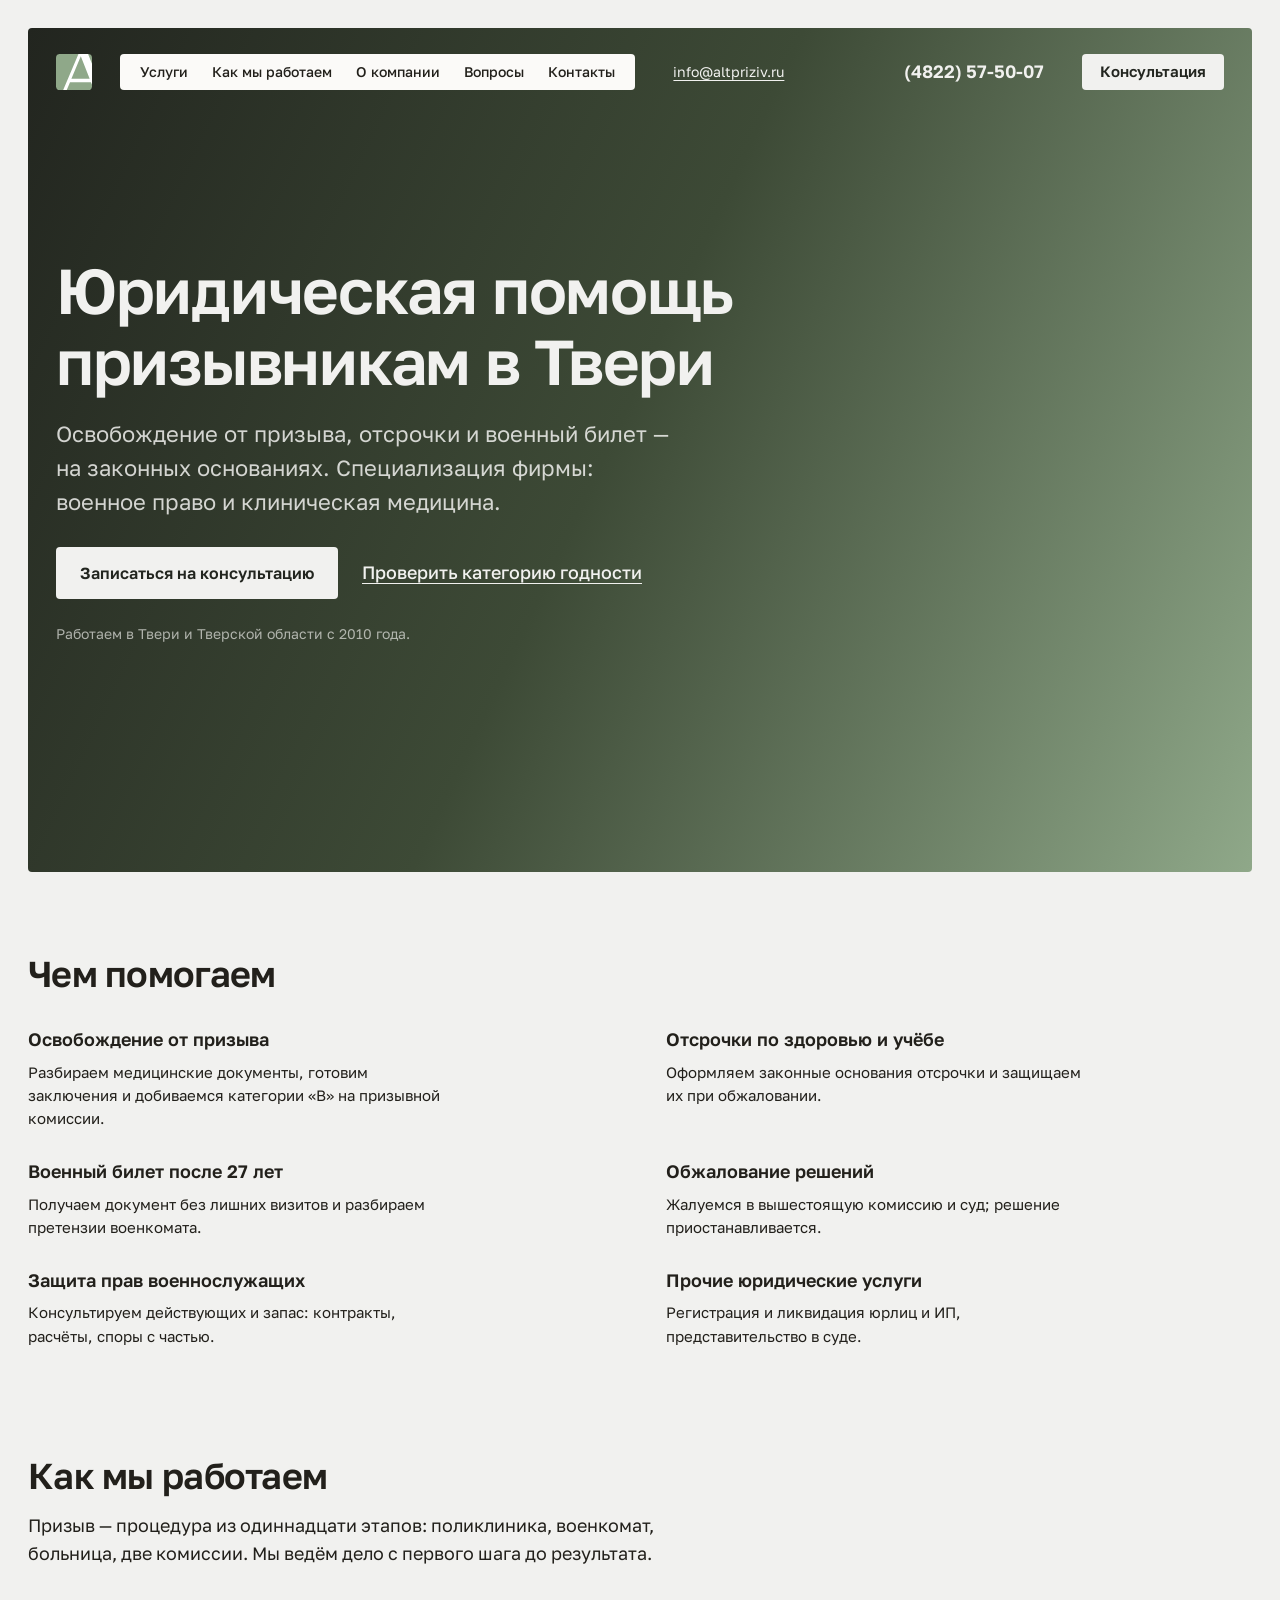
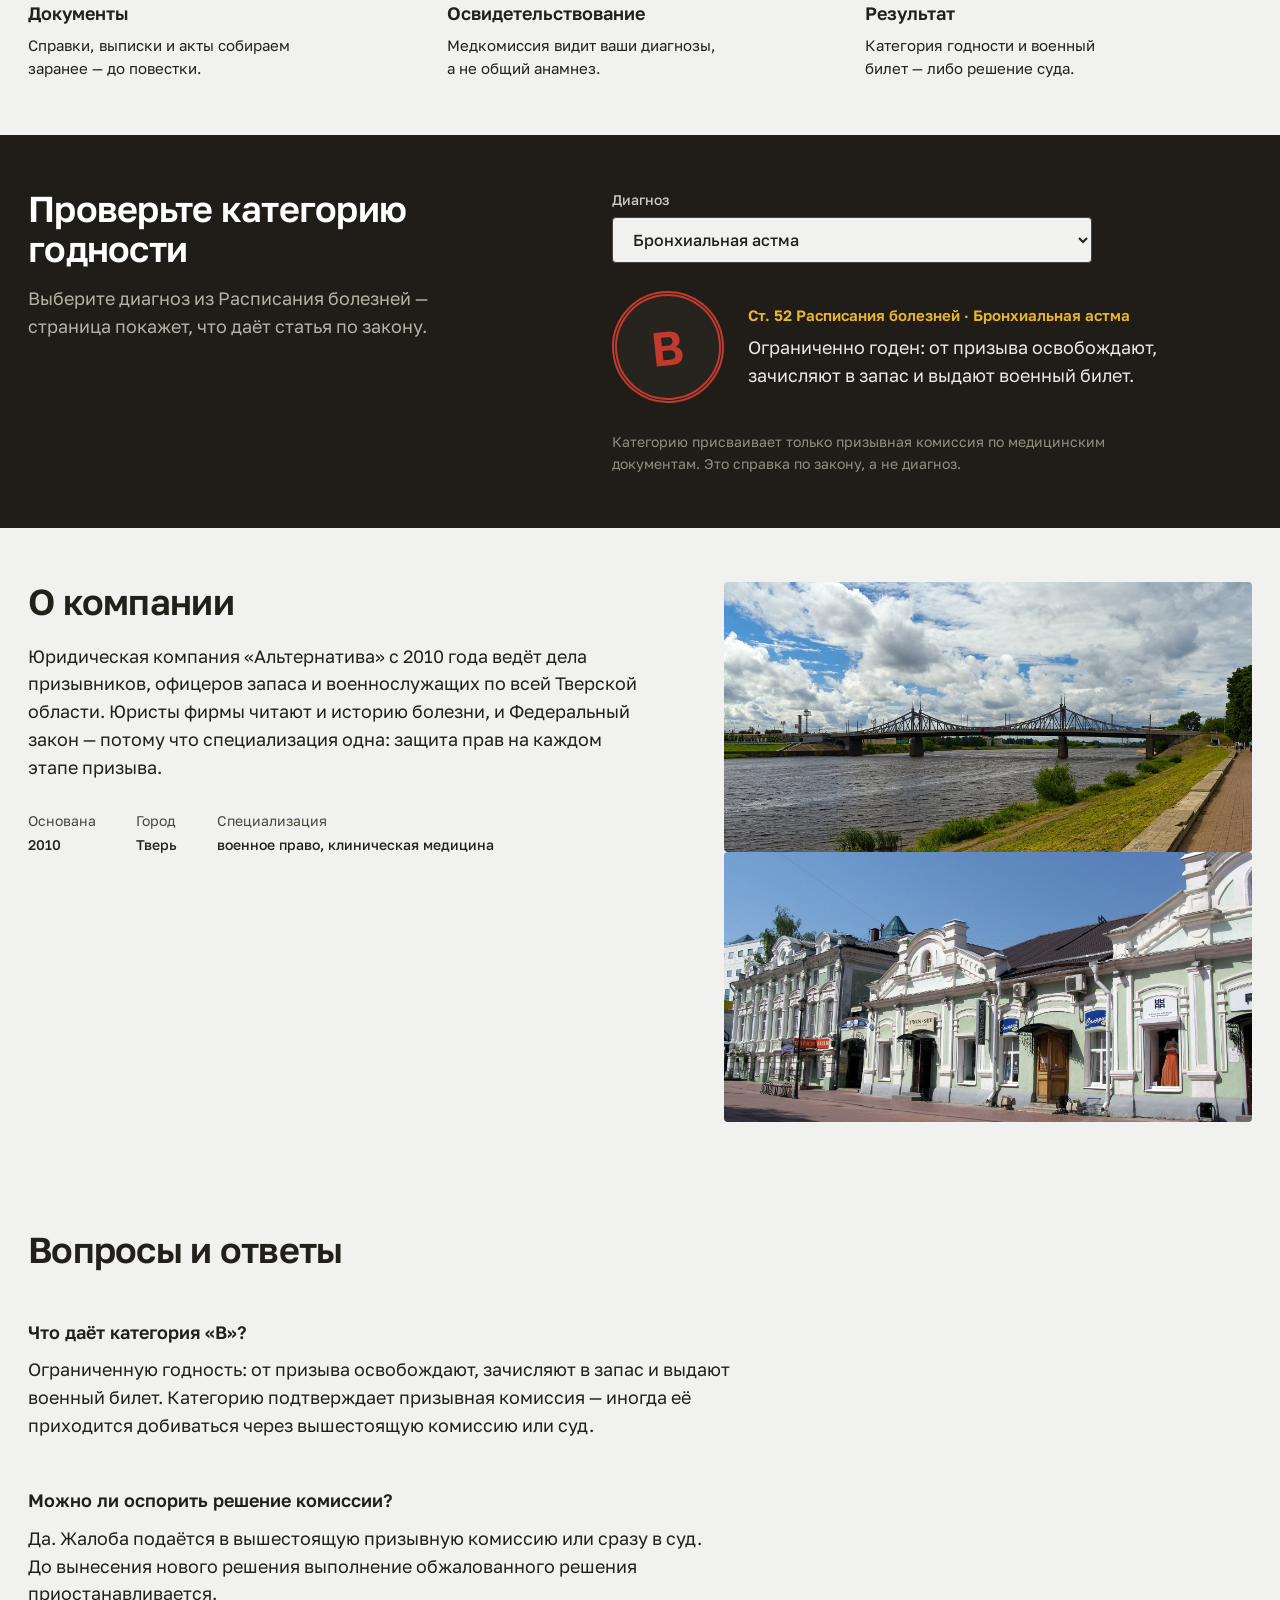
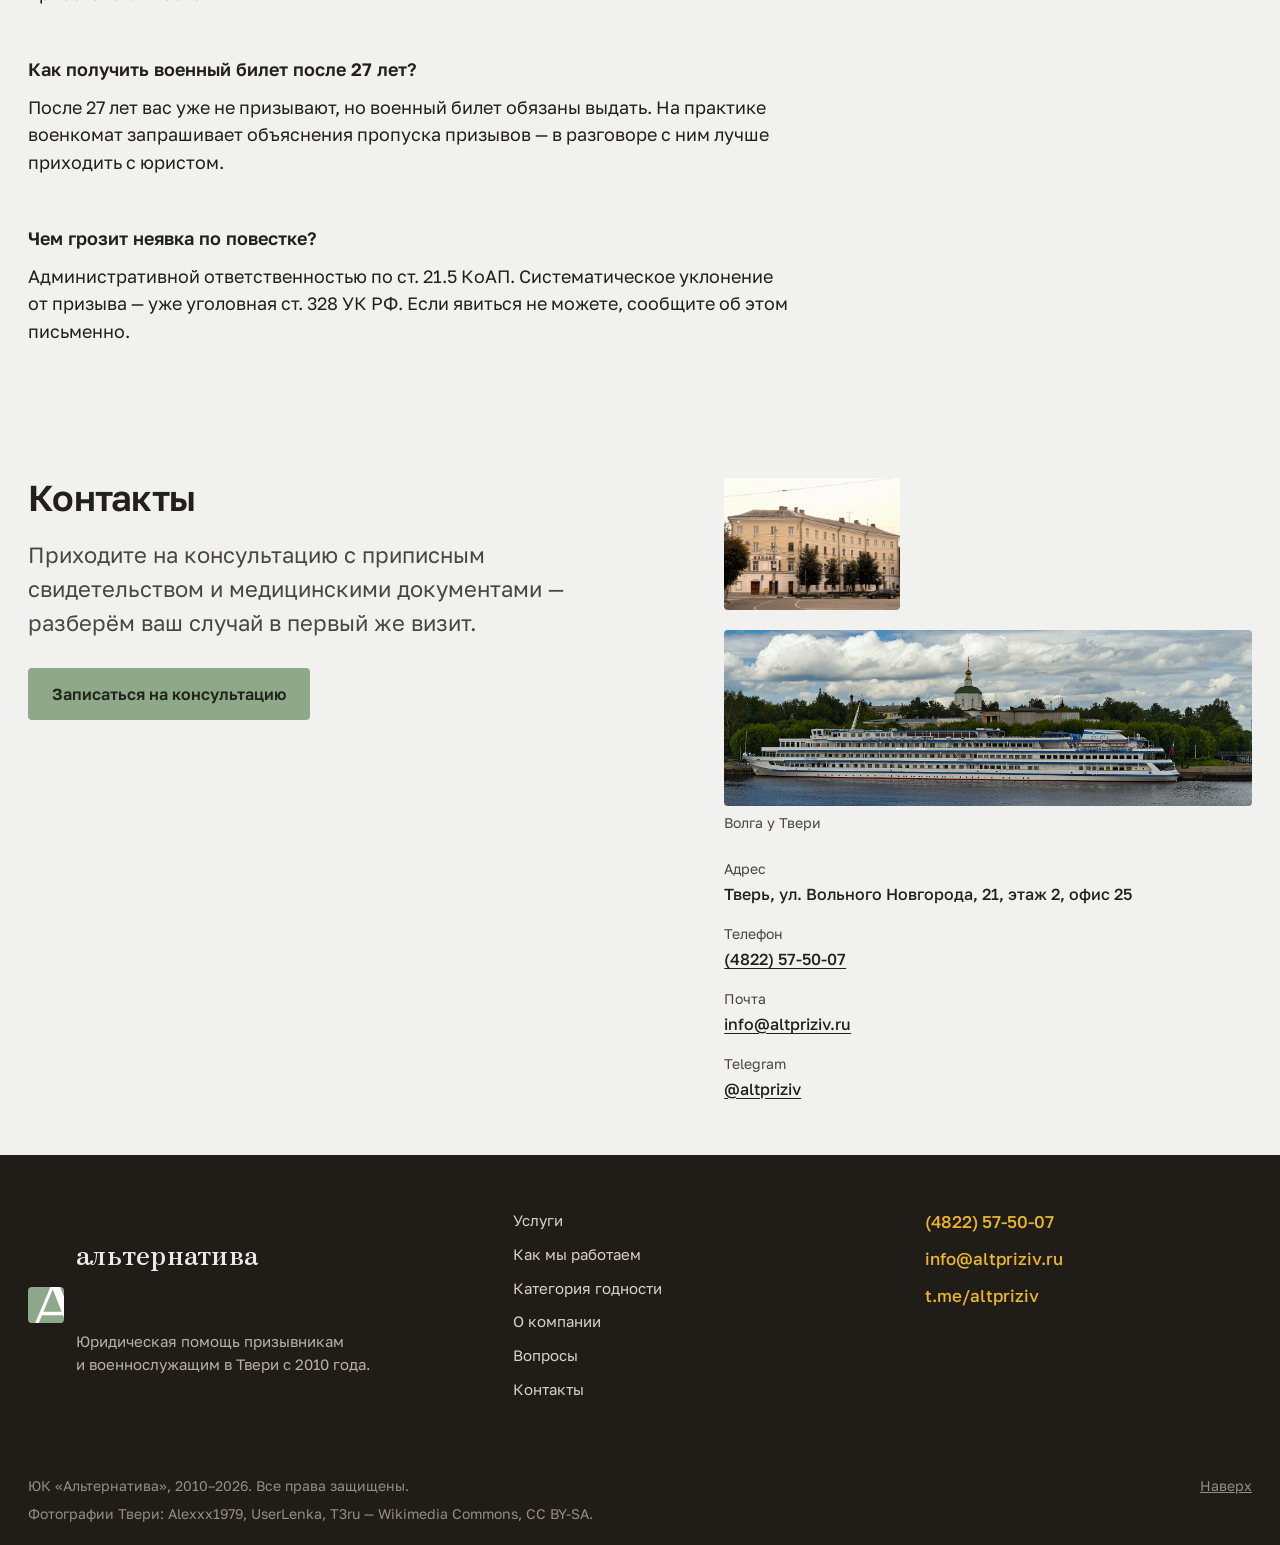
==== site/index.html @ 456217d3 "Редизайн главной altpriziv.ru: контейнерная сетка, баннер-герой с градиентом, живая проверка категор" ====
<!doctype html>
<html lang="ru">
<head>
<meta charset="utf-8">
<meta name="viewport" content="width=device-width, initial-scale=1">
<title>Альтернатива — юридическая помощь призывникам и военнослужащим в Твери</title>
<meta name="description" content="ЮК «Альтернатива»: освобождение от призыва, отсрочки, военный билет. Военное право и клиническая медицина, Тверь, с 2010 года.">
<link rel="icon" href="assets/logo.svg">
<link rel="preconnect" href="https://fonts.googleapis.com">
<link rel="preconnect" href="https://fonts.gstatic.com" crossorigin>
<link href="https://fonts.googleapis.com/css2?family=Golos+Text:wght@400;500;600&family=Zen+Antique&display=swap" rel="stylesheet">
<link rel="stylesheet" href="css/style.css">
</head>
<body>

<main id="top">

  <!-- Герой: баннер по экрану, шапка внутри него -->
  <section class="hero">
    <header class="site-header">
  <div class="container header__row">    <div class="header__group">
      <a class="header__brand" href="#top" aria-label="альтернатива — на главную">
        <img src="assets/logo.svg" alt="Логотип «альтернатива»" width="36" height="36">
      </a>
      <nav class="header__nav" aria-label="Разделы">
        <a href="#services">Услуги</a>
        <a href="#path">Как мы работаем</a>
        <a href="#about">О компании</a>
        <a href="#faq">Вопросы</a>
        <a href="#contact">Контакты</a>
      </nav>
    </div>
    <div class="header__contacts">
      <a class="header__mail" href="mailto:info@altpriziv.ru">info@altpriziv.ru</a>
      <a class="header__phone" href="tel:+74822575007">(4822) 57-50-07</a>
    </div>
    <a class="btn btn--sm" href="#contact">Консультация</a>
    <button class="header__menu" type="button" aria-expanded="false" aria-controls="menu-sheet">Меню</button>
  </div>
  <div class="container menu-sheet" id="menu-sheet" hidden>
    <a href="#services">Услуги</a>
    <a href="#path">Как мы работаем</a>
    <a href="#about">О компании</a>
    <a href="#faq">Вопросы</a>
    <a href="#contact">Контакты</a>
    <a href="mailto:info@altpriziv.ru">info@altpriziv.ru</a>
    <a href="tel:+74822575007">(4822) 57-50-07</a>
  </div>
</header>

    <div class="container hero__inner">
      <div class="hero__text">
        <h1>Юридическая помощь призывникам в&nbsp;Твери</h1>
        <p class="hero__lead">Освобождение от&nbsp;призыва, отсрочки и&nbsp;военный билет&nbsp;— на&nbsp;законных основаниях. Специализация фирмы: военное право и&nbsp;клиническая медицина.</p>
        <div class="hero__actions">
          <a class="btn" href="#contact">Записаться на консультацию</a>
          <a class="link" href="#checker">Проверить категорию годности</a>
        </div>
        <p class="hero__facts">Работаем в Твери и Тверской области с 2010 года.</p>
      </div>
    </div>
  </section>

  <!-- Услуги -->
  <section class="services container" id="services">
    <h2 class="section-title">Чем помогаем</h2>
    <div class="services__grid">
      <div class="service">
        <h3>Освобождение от призыва</h3>
        <p>Разбираем медицинские документы, готовим заключения и&nbsp;добиваемся категории «В» на&nbsp;призывной комиссии.</p>
      </div>
      <div class="service">
        <h3>Отсрочки по здоровью и учёбе</h3>
        <p>Оформляем законные основания отсрочки и&nbsp;защищаем их при обжаловании.</p>
      </div>
      <div class="service">
        <h3>Военный билет после 27 лет</h3>
        <p>Получаем документ без лишних визитов и&nbsp;разбираем претензии военкомата.</p>
      </div>
      <div class="service">
        <h3>Обжалование решений</h3>
        <p>Жалуемся в&nbsp;вышестоящую комиссию и&nbsp;суд; решение приостанавливается.</p>
      </div>
      <div class="service">
        <h3>Защита прав военнослужащих</h3>
        <p>Консультируем действующих и&nbsp;запас: контракты, расчёты, споры с&nbsp;частью.</p>
      </div>
      <div class="service">
        <h3>Прочие юридические услуги</h3>
        <p>Регистрация и&nbsp;ликвидация юрлиц и&nbsp;ИП, представительство в&nbsp;суде.</p>
      </div>
    </div>
  </section>

  <!-- Как мы работаем -->
  <section class="path container" id="path">
    <h2 class="section-title">Как мы работаем</h2>
    <p class="section-lead">Призыв&nbsp;— процедура из&nbsp;одиннадцати этапов: поликлиника, военкомат, больница, две комиссии. Мы&nbsp;ведём дело с&nbsp;первого шага до&nbsp;результата.</p>
    <div class="path__steps">
      <div class="step">
        <h3>Документы</h3>
        <p>Справки, выписки и&nbsp;акты собираем заранее&nbsp;— до&nbsp;повестки.</p>
      </div>
      <div class="step">
        <h3>Освидетельствование</h3>
        <p>Медкомиссия видит ваши диагнозы, а&nbsp;не&nbsp;общий анамнез.</p>
      </div>
      <div class="step">
        <h3>Результат</h3>
        <p>Категория годности и&nbsp;военный билет&nbsp;— либо решение суда.</p>
      </div>
    </div>
  </section>

  <!-- Проверка категории (живая вещь) -->
  <section class="checker" id="checker">
    <div class="container checker__grid">
      <div class="checker__text">
        <h2 class="section-title section-title--light">Проверьте категорию годности</h2>
        <p>Выберите диагноз из&nbsp;Расписания болезней&nbsp;— страница покажет, что&nbsp;даёт статья по&nbsp;закону.</p>
      </div>
      <div class="checker__panel">
        <label class="checker__label" for="checker-select">Диагноз</label>
        <select id="checker-select" class="checker__select">
          <option value="0">Бронхиальная астма</option>
          <option value="1">Близорукость свыше 6,0 дптр</option>
          <option value="2">Близорукость до 3,0 дптр</option>
          <option value="3">Плоскостопие III степени</option>
          <option value="4">Сахарный диабет</option>
        </select>
        <noscript>
          <dl class="checker__fallback">
            <dt>Бронхиальная астма, ст.&nbsp;52</dt><dd>«В» — освобождение от призыва</dd>
            <dt>Близорукость свыше 6,0 дптр, ст.&nbsp;35</dt><dd>«В» — освобождение от призыва</dd>
            <dt>Близорукость до 3,0 дптр, ст.&nbsp;35</dt><dd>«Б» — годен с незначительными ограничениями</dd>
            <dt>Плоскостопие III степени, ст.&nbsp;68</dt><dd>«В» — освобождение от призыва</dd>
            <dt>Сахарный диабет, ст.&nbsp;13</dt><dd>«Д» — не годен</dd>
          </dl>
        </noscript>
        <div class="checker__result" id="checker-result" aria-live="polite">
          <span class="checker__stamp" id="checker-stamp"><span id="checker-letter">В</span></span>
          <div class="checker__fact">
            <p id="checker-article">Ст. 52 Расписания болезней · Бронхиальная астма</p>
            <p id="checker-meaning">Ограниченно годен: от призыва освобождают, зачисляют в запас и выдают военный билет.</p>
          </div>
        </div>
        <p class="checker__note">Категорию присваивает только призывная комиссия по&nbsp;медицинским документам. Это справка по&nbsp;закону, а&nbsp;не&nbsp;диагноз.</p>
      </div>
    </div>
  </section>

  <!-- О компании -->
  <section class="about container" id="about">
    <div class="about__text">
      <h2 class="section-title">О компании</h2>
      <p class="about__lead">Юридическая компания «Альтернатива» с&nbsp;2010&nbsp;года ведёт дела призывников, офицеров запаса и&nbsp;военнослужащих по&nbsp;всей Тверской области. Юристы фирмы читают и&nbsp;историю болезни, и&nbsp;Федеральный закон&nbsp;— потому что специализация одна: защита прав на&nbsp;каждом этапе призыва.</p>
      <dl class="about__facts">
        <div><dt>Основана</dt><dd>2010</dd></div>
        <div><dt>Город</dt><dd>Тверь</dd></div>
        <div><dt>Специализация</dt><dd>военное право, клиническая медицина</dd></div>
      </dl>
    </div>
    <figure class="about__media">
      <img src="assets/tver-volga-river-starovolzhsky-bridge-p7221261-2350.jpg" alt="Староволжский мост через Волгу в Твери" loading="lazy" width="960" height="640">
      <img class="about__media-second" src="assets/25-2014-img-4687-e1.jpg" alt="Трехсвятская улица в Твери" loading="lazy" width="960" height="640">
    </figure>
  </section>

  <!-- Вопросы и ответы -->
  <section class="faq container" id="faq">
    <h2 class="section-title">Вопросы и ответы</h2>
    <div class="faq__list">
      <div class="faq__item">
        <h3>Что даёт категория «В»?</h3>
        <p>Ограниченную годность: от&nbsp;призыва освобождают, зачисляют в&nbsp;запас и&nbsp;выдают военный билет. Категорию подтверждает призывная комиссия&nbsp;— иногда её приходится добиваться через вышестоящую комиссию или суд.</p>
      </div>
      <div class="faq__item">
        <h3>Можно ли оспорить решение комиссии?</h3>
        <p>Да. Жалоба подаётся в&nbsp;вышестоящую призывную комиссию или сразу в&nbsp;суд. До&nbsp;вынесения нового решения выполнение обжалованного решения приостанавливается.</p>
      </div>
      <div class="faq__item">
        <h3>Как получить военный билет после 27 лет?</h3>
        <p>После 27&nbsp;лет вас уже не&nbsp;призывают, но&nbsp;военный билет обязаны выдать. На&nbsp;практике военкомат запрашивает объяснения пропуска призывов&nbsp;— в&nbsp;разговоре с&nbsp;ним лучше приходить с&nbsp;юристом.</p>
      </div>
      <div class="faq__item">
        <h3>Чем грозит неявка по повестке?</h3>
        <p>Административной ответственностью по&nbsp;ст.&nbsp;21.5 КоАП. Систематическое уклонение от&nbsp;призыва&nbsp;— уже уголовная ст.&nbsp;328 УК&nbsp;РФ. Если явиться не&nbsp;можете, сообщите об&nbsp;этом письменно.</p>
      </div>
    </div>
  </section>

  <!-- Контакты -->
  <section class="contact container" id="contact">
    <div class="contact__text">
      <h2 class="section-title">Контакты</h2>
      <p class="contact__sentence">Приходите на&nbsp;консультацию с&nbsp;приписным свидетельством и&nbsp;медицинскими документами&nbsp;— разберём ваш случай в&nbsp;первый&nbsp;же визит.</p>
      <a class="btn" href="mailto:info@altpriziv.ru?subject=Консультация&body=Телефон:%20">Записаться на консультацию</a>
    </div>
    <div class="contact__info">
      <img class="contact__portrait" src="assets/23.jpg" alt="Дом на улице Вольного Новгорода, где находится офис" loading="lazy" width="340" height="340">
      <figure class="contact__city">
        <img src="assets/tver-volga-river-cruise-ship-mikhail-bulgakov.jpg" alt="Волга у Твери" loading="lazy" width="720" height="480">
        <figcaption>Волга у Твери</figcaption>
      </figure>
      <dl class="contact__list">
        <div><dt>Адрес</dt><dd>Тверь, ул.&nbsp;Вольного Новгорода, 21, этаж&nbsp;2, офис&nbsp;25</dd></div>
        <div><dt>Телефон</dt><dd><a href="tel:+74822575007">(4822) 57-50-07</a></dd></div>
        <div><dt>Почта</dt><dd><a href="mailto:info@altpriziv.ru">info@altpriziv.ru</a></dd></div>
        <div><dt>Telegram</dt><dd><a href="https://t.me/altpriziv">@altpriziv</a></dd></div>
      </dl>
    </div>
  </section>

</main>

<footer class="site-footer">
  <div class="container footer__grid">
    <div class="footer__brand">
      <img src="assets/logo.svg" alt="" width="36" height="36">
      <p class="footer__name">альтернатива</p>
      <p>Юридическая помощь призывникам и&nbsp;военнослужащим в&nbsp;Твери с&nbsp;2010&nbsp;года.</p>
    </div>
    <nav class="footer__nav" aria-label="Разделы">
      <a href="#services">Услуги</a>
      <a href="#path">Как мы работаем</a>
      <a href="#checker">Категория годности</a>
      <a href="#about">О компании</a>
      <a href="#faq">Вопросы</a>
      <a href="#contact">Контакты</a>
    </nav>
    <div class="footer__contacts">
      <a href="tel:+74822575007">(4822) 57-50-07</a>
      <a href="mailto:info@altpriziv.ru">info@altpriziv.ru</a>
      <a href="https://t.me/altpriziv">t.me/altpriziv</a>
    </div>
  </div>
  <div class="container footer__legal">
    <p>ЮК «Альтернатива», 2010–2026. Все права защищены. <span class="footer__credits">Фотографии Твери: Alexxx1979, UserLenka, T3ru — Wikimedia Commons, CC BY-SA.</span></p>
    <a href="#top">Наверх</a>
  </div>
</footer>

<script src="js/main.js"></script>
</body>
</html>
---- site/css/style.css ----
/* ЮК «Альтернатива» — обыденный, спокойный корпоративный лендинг. */

/* ===== tokens ===== */
:root {
  --bg: #f1f1ef;          /* нейтральный светлый тон */
  --surface: #e7e6e2;
  --ink: #22201b;
  --muted: #4a463e;
  --accent: #8FA889;      /* шалфейно-зелёный из логотипа */
  --accent-ink: #1d271b;
  --accent-dark: #5d7a56;
  --stamp: #c23a2e;       /* красная печать */
  --dark: #201d18;

  --container: 1320px;
  --margin: clamp(1rem, 2.4vw, 1.75rem);
  --radius: 4px;

  --fs-small: 0.875rem;   /* 14 */
  --fs-body: clamp(1rem, 0.96rem + 0.2vw, 1.125rem);   /* 16–18 */
  --fs-lead: clamp(1.125rem, 1.02rem + 0.5vw, 1.375rem); /* 18–22 */
  --fs-h2: clamp(1.625rem, 1.35rem + 1.2vw, 2.25rem);   /* 26–36 */
  --fs-h1: clamp(2rem, 1.4rem + 3.2vw, 4.25rem);        /* 32–68 */
  --font: "Golos Text", "Helvetica Neue", Arial, sans-serif;
  /* Логотип — Zen Antique (Google Fonts, кириллица U+0400–045F, лицензия OFL).
     Полный Monch Antiqua не найден: скачанный Bold (assets/fonts/monch-antiqua-bold.ttf)
     не содержит 18 кириллических букв и слову «Альтернатива» не набирается. */
  --font-brand: "Zen Antique", Georgia, "Times New Roman", serif;
}

/* ===== foundation ===== */
*, *::before, *::after { box-sizing: border-box; }
html { scroll-behavior: smooth; }
body {
  margin: 0;
  font-family: var(--font);
  font-size: var(--fs-body);
  line-height: 1.55;
  color: var(--ink);
  background: var(--bg);
  -webkit-font-smoothing: antialiased;
}
img { display: block; max-width: 100%; height: auto; }
h1, h2, h3, p, ul, dl, figure { margin: 0; }
ul { padding: 0; list-style: none; }
a { color: inherit; }
:focus-visible { outline: 3px solid var(--ink); outline-offset: 2px; }
::selection { background: var(--accent); color: var(--accent-ink); }

.container { max-width: var(--container); margin-inline: auto; padding-inline: var(--margin); }
.sr-only {
  position: absolute; width: 1px; height: 1px; margin: -1px;
  clip-path: inset(50%); overflow: hidden; white-space: nowrap;
}

h1, .section-title { font-weight: 600; letter-spacing: -0.02em; line-height: 1.12; }
h1 { font-size: var(--fs-h1); text-wrap: balance; }
.section-title { font-size: var(--fs-h2); }
.section-lead { margin-top: 1rem; max-width: 60ch; }

/* кнопки и ссылки */
.btn {
  display: inline-block;
  background: var(--accent); color: var(--accent-ink);
  font-weight: 600; font-size: 1rem;
  padding: 0.85em 1.5em; border: 0; border-radius: var(--radius);
  text-decoration: none; cursor: pointer;
  transition: background 0.2s, transform 0.15s;
}
.btn:hover { background: var(--accent-dark); color: #fff; }
.btn:active { transform: translateY(1px); }
.btn--sm { font-size: 0.9375rem; padding-inline: 1.2em; }
.link { font-weight: 500; text-decoration: underline; text-underline-offset: 0.2em; }
.link:hover { color: var(--accent-dark); }

/* ===== header ===== */
.site-header {
  position: absolute; top: clamp(0.5rem, 1.25vh, 0.875rem); left: 0; right: 0; z-index: 10;
}
.site-header :focus-visible { outline-color: #f1f1ef; }
.header__mail, .header__phone { color: #f1f1ef; }
.header__row { display: flex; align-items: center; padding-block: 0.9rem; }
.header__group { display: flex; align-items: center; gap: 28px; }
.header__brand { display: flex; align-items: center; }
.header__brand img { width: 36px; height: 36px; }
.header__nav {
  display: flex; align-items: center; gap: 1.5rem;
  height: 36px;
  font-size: var(--fs-small); font-weight: 500;
  background: #fbfaf8;
  border-radius: var(--radius);
  padding: 0 1.25rem;
}
.header__nav a { display: inline-flex; align-items: center; height: 36px; text-decoration: none; }
.header__nav a:hover { color: var(--accent-dark); }
.header__contacts {
  flex: 1; height: 36px;
  display: flex; align-items: center; justify-content: space-between;
  margin-inline: clamp(1rem, 3vw, 2.5rem);
}
.header__row > .btn--sm { height: 36px; display: inline-flex; align-items: center; background: #f1f1ef; color: #22251f; }
.header__row > .btn--sm:hover { background: #fff; color: #22251f; }
.header__mail { font-size: var(--fs-small); text-decoration: underline; text-underline-offset: 0.2em; }
.header__mail:hover { color: #fff; }
.header__phone { font-weight: 600; text-decoration: none; white-space: nowrap; }
.header__menu { display: none; }
.menu-sheet { display: none; }

/* ===== hero ===== */
/* ===== hero: широкий блок под шапкой, градиент в цветах проекта ===== */
.hero {
  position: relative;
  display: grid;
  grid-template-columns: minmax(0, 1fr);
  margin: var(--margin);
  border-radius: var(--radius);
  overflow: clip;
  background: linear-gradient(115deg, #22251f 0%, #3d4a36 48%, #8FA889 100%);
  min-height: calc(100svh - 2 * var(--margin)); /* баннер по экрану: отступы сверху и снизу равны */
}
.hero__inner { align-self: center; width: 100%; }
.hero__text { padding: clamp(2rem, 6vh, 5rem) 0; color: #f1f1ef; }
.hero__lead { margin-top: 1.25rem; font-size: var(--fs-lead); max-width: 44ch; color: rgba(241, 241, 239, 0.85); }
.hero__actions { margin-top: 1.75rem; display: flex; align-items: center; gap: 1.5rem; flex-wrap: wrap; }
.hero__actions .btn { background: #f1f1ef; color: #22251f; }
.hero__actions .btn:hover { background: #fff; color: #22251f; }
.hero__actions .link { color: #f1f1ef; }
.hero__actions .link:hover { color: #fff; }
.hero__facts { margin-top: 1.5rem; font-size: var(--fs-small); color: rgba(241, 241, 239, 0.66); }
.hero :focus-visible { outline-color: #f1f1ef; }

/* ===== sections common ===== */
section { scroll-margin-top: 4.5rem; }
main > section { padding-block: clamp(2.75rem, 6vh, 4.5rem); }

/* services */
.services__grid {
  margin-top: 2rem;
  display: grid; grid-template-columns: 1fr 1fr;
  gap: 1.75rem clamp(2rem, 4vw, 3.5rem);
}
.service h3 { font-size: 1.125rem; font-weight: 600; }
.service p { margin-top: 0.4rem; max-width: 48ch; font-size: 0.9375rem; }

/* path */
.path__steps {
  margin-top: 2rem;
  display: grid; grid-template-columns: repeat(3, 1fr); gap: 2rem;
}
.step h3 { font-size: 1.125rem; font-weight: 600; }
.step p { margin-top: 0.4rem; max-width: 30ch; font-size: 0.9375rem; }

/* checker */
.checker { background: var(--dark); color: #e9e9e7; }
.checker__grid {
  display: grid; grid-template-columns: minmax(0, 1fr) minmax(0, 1.2fr);
  gap: clamp(1.5rem, 4vw, 3.5rem); align-items: start;
}
.section-title--light { color: #fff; }
.checker__text p { margin-top: 1rem; color: #b7b1a5; max-width: 40ch; }
.checker__label { display: block; font-size: var(--fs-small); font-weight: 500; margin-bottom: 0.4rem; color: #cfc9bd; }
.checker__select {
  width: 100%; max-width: 30rem;
  font: inherit; font-size: 1rem; font-weight: 500;
  padding: 0.7em 1em; border-radius: var(--radius);
  /* taste-skill-ignore: настоящее поле формы, поля могут иметь рамку */
  border: 1px solid #4a453c; background: #f1f1ef; color: var(--ink);
  cursor: pointer;
}
.checker__result { margin-top: 1.75rem; display: flex; align-items: center; gap: 1.5rem; }
.checker__stamp {
  flex: 0 0 auto;
  width: 7rem; height: 7rem;
  border: 5px double var(--stamp);
  border-radius: 50%;
  display: grid; place-items: center;
  color: var(--stamp);
  font-size: 3rem; font-weight: 600;
  transform: rotate(-6deg);
  background: rgba(255, 255, 255, 0.03);
}
.checker__fact { max-width: 46ch; }
.checker__fact p:first-child { color: #ecb62a; font-weight: 600; font-size: 0.9375rem; }
.checker__fact p:last-child { margin-top: 0.4rem; }
.checker__note { margin-top: 1.75rem; font-size: var(--fs-small); color: #948e82; max-width: 56ch; }
.checker__fallback dt { margin-top: 1rem; font-weight: 600; }
.checker__fallback dd { margin: 0.15rem 0 0; color: #ecb62a; }

/* about */
.about {
  display: grid; grid-template-columns: minmax(0, 1.1fr) minmax(0, 0.9fr);
  gap: clamp(1.5rem, 4vw, 3.5rem); align-items: start;
}
.about__lead { margin-top: 1.25rem; max-width: 56ch; }
.about__facts { margin-top: 1.75rem; display: flex; flex-wrap: wrap; gap: 1rem 2.5rem; font-size: var(--fs-small); }
.about__facts dt { color: var(--muted); }
.about__facts dd { margin: 0.15rem 0 0; font-weight: 500; }
.about__media { display: grid; gap: var(--gutter); }
.about__media img { width: 100%; height: clamp(200px, 30vh, 300px); object-fit: cover; border-radius: var(--radius); }

/* faq */
.faq__list { margin-top: 1.5rem; max-width: 72rem; }
.faq__item { padding-block: 1.5rem; }
.faq__item h3 { font-size: 1.125rem; font-weight: 600; }
.faq__item p { margin-top: 0.6rem; max-width: 70ch; }

/* contact */
.contact__city { margin-top: 1.25rem; }
.contact__city img { width: 100%; height: 11rem; object-fit: cover; border-radius: var(--radius); }
.contact__city figcaption { margin-top: 0.4rem; font-size: var(--fs-small); color: var(--muted); }
.contact {
  display: grid; grid-template-columns: minmax(0, 1.1fr) minmax(0, 0.9fr);
  gap: clamp(1.5rem, 4vw, 3.5rem); align-items: start;
}
.contact__sentence { margin-top: 1.25rem; font-size: var(--fs-lead); color: var(--muted); max-width: 40ch; }
.contact__text .btn { margin-top: 1.75rem; }
.contact__portrait { width: 11rem; border-radius: var(--radius); object-fit: cover; }
.contact__list { margin-top: 1.5rem; display: grid; gap: 1rem; font-size: 1rem; }
.contact__list dt { color: var(--muted); font-size: var(--fs-small); }
.contact__list dd { margin: 0.15rem 0 0; font-weight: 500; }
.contact__list a { text-decoration: underline; text-underline-offset: 0.2em; }
.contact__list a:hover { color: var(--accent-dark); }

/* footer */
.site-footer { background: var(--dark); color: #e9e9e7; }
.footer__grid {
  display: grid; grid-template-columns: minmax(0, 1.2fr) minmax(0, 1fr) minmax(0, 0.9fr);
  gap: clamp(1.5rem, 4vw, 3rem);
  padding-block: clamp(2.5rem, 6vh, 4rem);
}
.footer__brand { display: grid; grid-template-columns: auto 1fr; gap: 0.4rem 0.75rem; align-items: center; }
.footer__brand img { width: 36px; height: 36px; grid-row: span 2; }
.footer__name { font-family: var(--font-brand); font-weight: 400; font-size: 1.625rem; letter-spacing: 0.01em; }
.footer__brand p:last-child { grid-column: 2; color: #b7b1a5; font-size: 0.9375rem; max-width: 34ch; }
.footer__nav { display: grid; gap: 0.65rem; font-size: 0.9375rem; align-content: start; }
.footer__nav a { text-decoration: none; color: #d8d3c8; }
.footer__nav a:hover { color: #fff; }
.footer__contacts { display: grid; gap: 0.65rem; align-content: start; font-size: 1.0625rem; font-weight: 500; }
.footer__contacts a { text-decoration: none; color: #ecb62a; }
.footer__contacts a:hover { color: #fff; }
.footer__legal {
  display: flex; justify-content: space-between; gap: 2rem;
  padding-block: 1.25rem;
  font-size: var(--fs-small); color: #948e82;
}
.footer__legal a { color: inherit; }
.footer__credits { display: block; margin-top: 0.4rem; max-width: 90ch; }

/* ===== phone ===== */
@media (max-width: 900px) {
  .header__nav, .header__contacts, .header__row > .btn--sm { display: none; }
  .header__menu {
    display: inline-flex; margin-left: auto;
    background: var(--ink); color: #fff; border: 0; border-radius: var(--radius);
    font: inherit; font-size: 0.9375rem; font-weight: 500;
    padding: 0.55em 1.1em; cursor: pointer;
  }
  .menu-sheet { display: grid; padding-bottom: 0.75rem; }
  .menu-sheet[hidden] { display: none; }
  .menu-sheet a { padding: 0.7rem 0.25rem; text-decoration: none; font-weight: 500; }

  .hero { grid-template-columns: 1fr; min-height: calc(100svh - 2 * var(--margin)); }
  .hero__text { padding: 1.25rem 0 clamp(2rem, 5vh, 3rem); max-width: none; }
  .hero__text h1 { font-size: clamp(1.75rem, 5.5vw, 3rem); }

  .services__grid { grid-template-columns: 1fr; gap: 1.5rem; }
  .path__steps { grid-template-columns: 1fr; gap: 1.25rem; }
  .checker__grid { grid-template-columns: 1fr; }
  .about { grid-template-columns: 1fr; }
  .about__media { order: -1; }
  .contact { grid-template-columns: 1fr; }
  .contact__portrait { width: 8.5rem; }
  .footer__grid { grid-template-columns: 1fr; gap: 2rem; }
  .footer__legal { flex-direction: column; gap: 0.75rem; }
}

/* ===== motion ===== */
.reveal { opacity: 0; transform: translateY(20px); }
.reveal.is-in {
  opacity: 1; transform: none;
  transition: opacity 0.6s ease, transform 0.6s cubic-bezier(0.2, 0.7, 0.2, 1);
  transition-delay: var(--d, 0ms);
}

@media (prefers-reduced-motion: reduce) {
  html { scroll-behavior: auto; }
  .reveal { opacity: 1; transform: none; transition: none; }
  .btn, .checker__select { transition: none; }
}
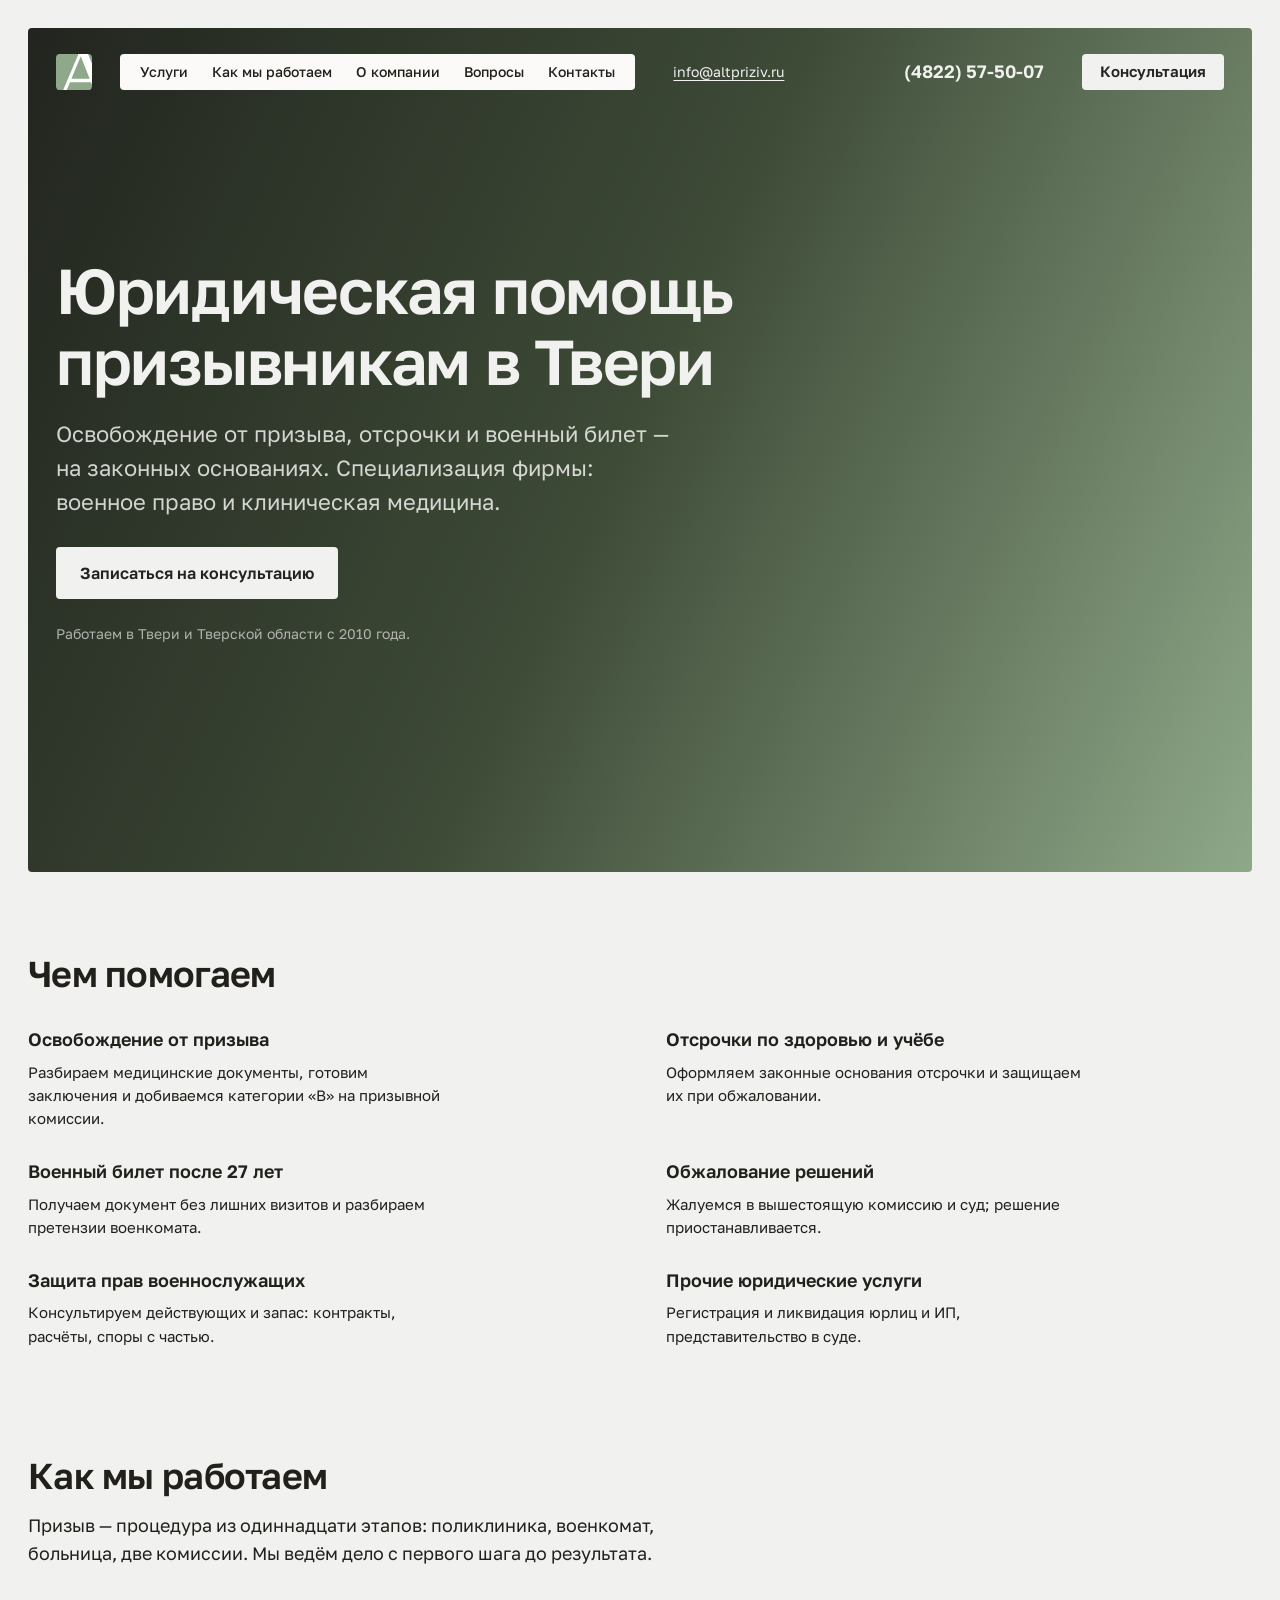
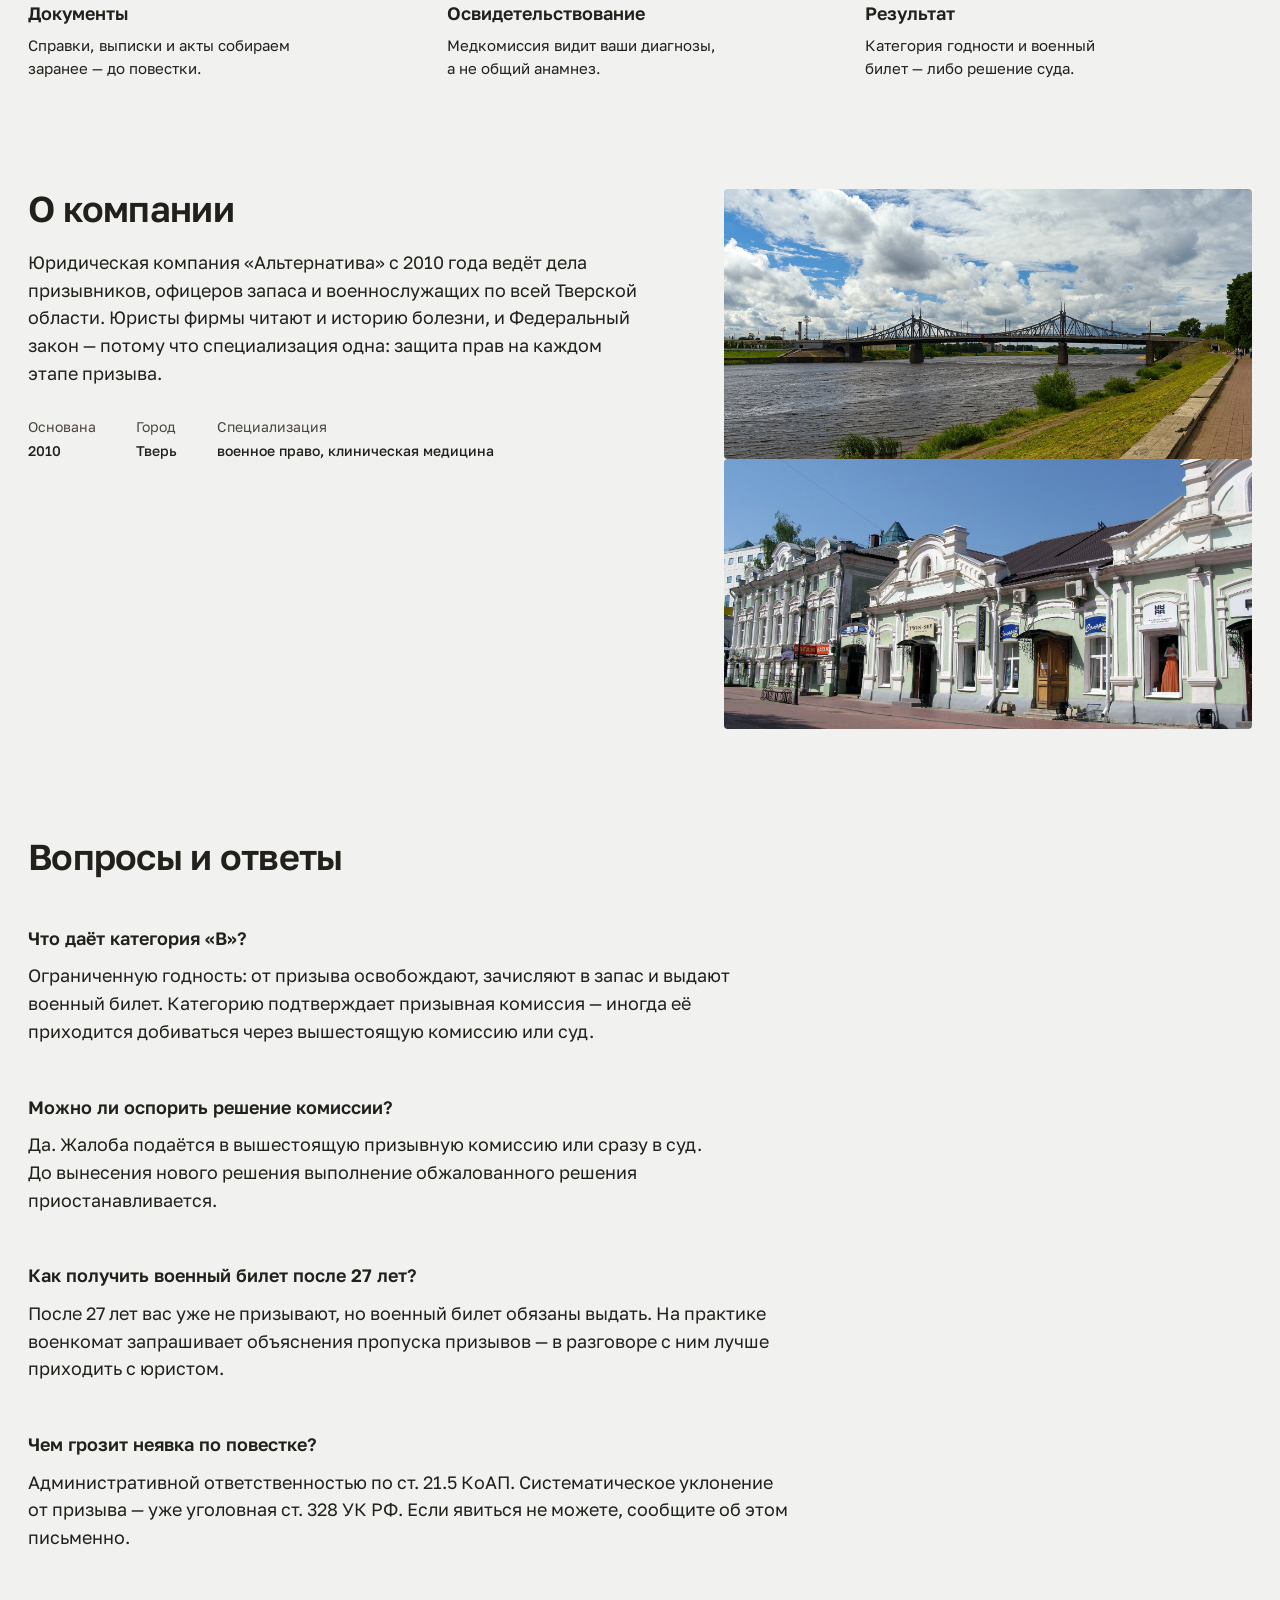
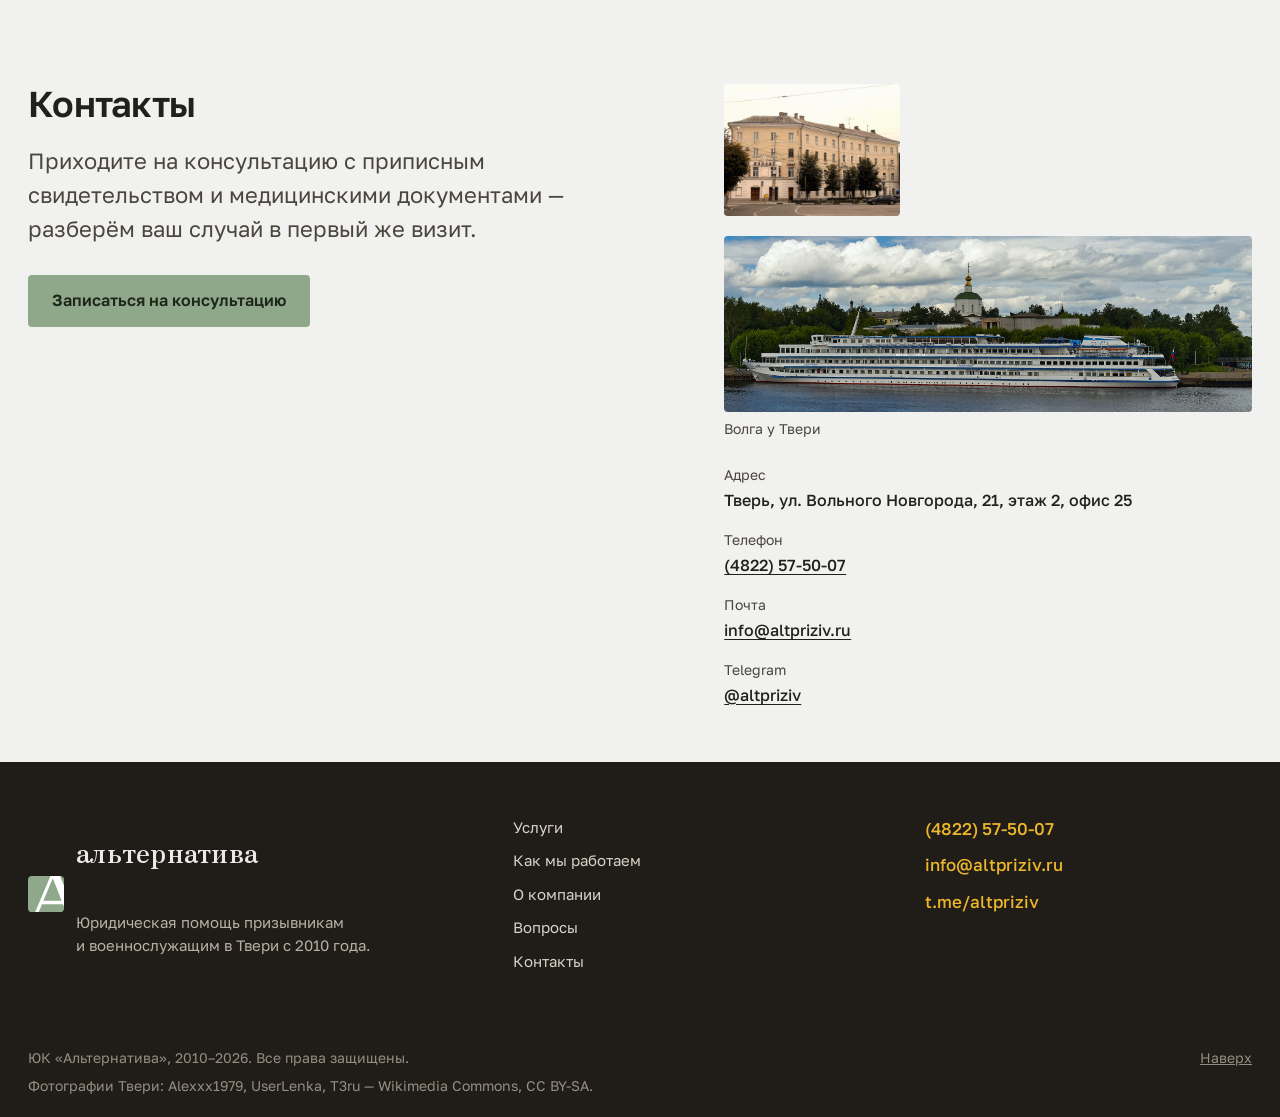
==== commit e53de226: "Убран блок проверки категории годности; чистка CSS/JS" ====
--- a/site/index.html
+++ b/site/index.html
@@ -54,7 +54,6 @@
         <p class="hero__lead">Освобождение от&nbsp;призыва, отсрочки и&nbsp;военный билет&nbsp;— на&nbsp;законных основаниях. Специализация фирмы: военное право и&nbsp;клиническая медицина.</p>
         <div class="hero__actions">
           <a class="btn" href="#contact">Записаться на консультацию</a>
-          <a class="link" href="#checker">Проверить категорию годности</a>
         </div>
         <p class="hero__facts">Работаем в Твери и Тверской области с 2010 года.</p>
       </div>
@@ -108,43 +107,6 @@
       <div class="step">
         <h3>Результат</h3>
         <p>Категория годности и&nbsp;военный билет&nbsp;— либо решение суда.</p>
-      </div>
-    </div>
-  </section>
-
-  <!-- Проверка категории (живая вещь) -->
-  <section class="checker" id="checker">
-    <div class="container checker__grid">
-      <div class="checker__text">
-        <h2 class="section-title section-title--light">Проверьте категорию годности</h2>
-        <p>Выберите диагноз из&nbsp;Расписания болезней&nbsp;— страница покажет, что&nbsp;даёт статья по&nbsp;закону.</p>
-      </div>
-      <div class="checker__panel">
-        <label class="checker__label" for="checker-select">Диагноз</label>
-        <select id="checker-select" class="checker__select">
-          <option value="0">Бронхиальная астма</option>
-          <option value="1">Близорукость свыше 6,0 дптр</option>
-          <option value="2">Близорукость до 3,0 дптр</option>
-          <option value="3">Плоскостопие III степени</option>
-          <option value="4">Сахарный диабет</option>
-        </select>
-        <noscript>
-          <dl class="checker__fallback">
-            <dt>Бронхиальная астма, ст.&nbsp;52</dt><dd>«В» — освобождение от призыва</dd>
-            <dt>Близорукость свыше 6,0 дптр, ст.&nbsp;35</dt><dd>«В» — освобождение от призыва</dd>
-            <dt>Близорукость до 3,0 дптр, ст.&nbsp;35</dt><dd>«Б» — годен с незначительными ограничениями</dd>
-            <dt>Плоскостопие III степени, ст.&nbsp;68</dt><dd>«В» — освобождение от призыва</dd>
-            <dt>Сахарный диабет, ст.&nbsp;13</dt><dd>«Д» — не годен</dd>
-          </dl>
-        </noscript>
-        <div class="checker__result" id="checker-result" aria-live="polite">
-          <span class="checker__stamp" id="checker-stamp"><span id="checker-letter">В</span></span>
-          <div class="checker__fact">
-            <p id="checker-article">Ст. 52 Расписания болезней · Бронхиальная астма</p>
-            <p id="checker-meaning">Ограниченно годен: от призыва освобождают, зачисляют в запас и выдают военный билет.</p>
-          </div>
-        </div>
-        <p class="checker__note">Категорию присваивает только призывная комиссия по&nbsp;медицинским документам. Это справка по&nbsp;закону, а&nbsp;не&nbsp;диагноз.</p>
       </div>
     </div>
   </section>
@@ -223,7 +185,6 @@
     <nav class="footer__nav" aria-label="Разделы">
       <a href="#services">Услуги</a>
       <a href="#path">Как мы работаем</a>
-      <a href="#checker">Категория годности</a>
       <a href="#about">О компании</a>
       <a href="#faq">Вопросы</a>
       <a href="#contact">Контакты</a>
--- a/site/css/style.css
+++ b/site/css/style.css
@@ -115,7 +115,7 @@
   margin: var(--margin);
   border-radius: var(--radius);
   overflow: clip;
-  background: linear-gradient(115deg, #22251f 0%, #3d4a36 48%, #8FA889 100%);
+  background: linear-gradient(115deg, #22251f 0%, #3d4a36 48%, #8FA889 100%); /* taste-skill-ignore — градиент добавлен по прямому запросу клиента */
   min-height: calc(100svh - 2 * var(--margin)); /* баннер по экрану: отступы сверху и снизу равны */
 }
 .hero__inner { align-self: center; width: 100%; }
@@ -149,42 +149,6 @@
 }
 .step h3 { font-size: 1.125rem; font-weight: 600; }
 .step p { margin-top: 0.4rem; max-width: 30ch; font-size: 0.9375rem; }
-
-/* checker */
-.checker { background: var(--dark); color: #e9e9e7; }
-.checker__grid {
-  display: grid; grid-template-columns: minmax(0, 1fr) minmax(0, 1.2fr);
-  gap: clamp(1.5rem, 4vw, 3.5rem); align-items: start;
-}
-.section-title--light { color: #fff; }
-.checker__text p { margin-top: 1rem; color: #b7b1a5; max-width: 40ch; }
-.checker__label { display: block; font-size: var(--fs-small); font-weight: 500; margin-bottom: 0.4rem; color: #cfc9bd; }
-.checker__select {
-  width: 100%; max-width: 30rem;
-  font: inherit; font-size: 1rem; font-weight: 500;
-  padding: 0.7em 1em; border-radius: var(--radius);
-  /* taste-skill-ignore: настоящее поле формы, поля могут иметь рамку */
-  border: 1px solid #4a453c; background: #f1f1ef; color: var(--ink);
-  cursor: pointer;
-}
-.checker__result { margin-top: 1.75rem; display: flex; align-items: center; gap: 1.5rem; }
-.checker__stamp {
-  flex: 0 0 auto;
-  width: 7rem; height: 7rem;
-  border: 5px double var(--stamp);
-  border-radius: 50%;
-  display: grid; place-items: center;
-  color: var(--stamp);
-  font-size: 3rem; font-weight: 600;
-  transform: rotate(-6deg);
-  background: rgba(255, 255, 255, 0.03);
-}
-.checker__fact { max-width: 46ch; }
-.checker__fact p:first-child { color: #ecb62a; font-weight: 600; font-size: 0.9375rem; }
-.checker__fact p:last-child { margin-top: 0.4rem; }
-.checker__note { margin-top: 1.75rem; font-size: var(--fs-small); color: #948e82; max-width: 56ch; }
-.checker__fallback dt { margin-top: 1rem; font-weight: 600; }
-.checker__fallback dd { margin: 0.15rem 0 0; color: #ecb62a; }
 
 /* about */
 .about {
@@ -265,7 +229,6 @@
 
   .services__grid { grid-template-columns: 1fr; gap: 1.5rem; }
   .path__steps { grid-template-columns: 1fr; gap: 1.25rem; }
-  .checker__grid { grid-template-columns: 1fr; }
   .about { grid-template-columns: 1fr; }
   .about__media { order: -1; }
   .contact { grid-template-columns: 1fr; }
@@ -285,5 +248,5 @@
 @media (prefers-reduced-motion: reduce) {
   html { scroll-behavior: auto; }
   .reveal { opacity: 1; transform: none; transition: none; }
-  .btn, .checker__select { transition: none; }
-}
+  .btn { transition: none; }
+}
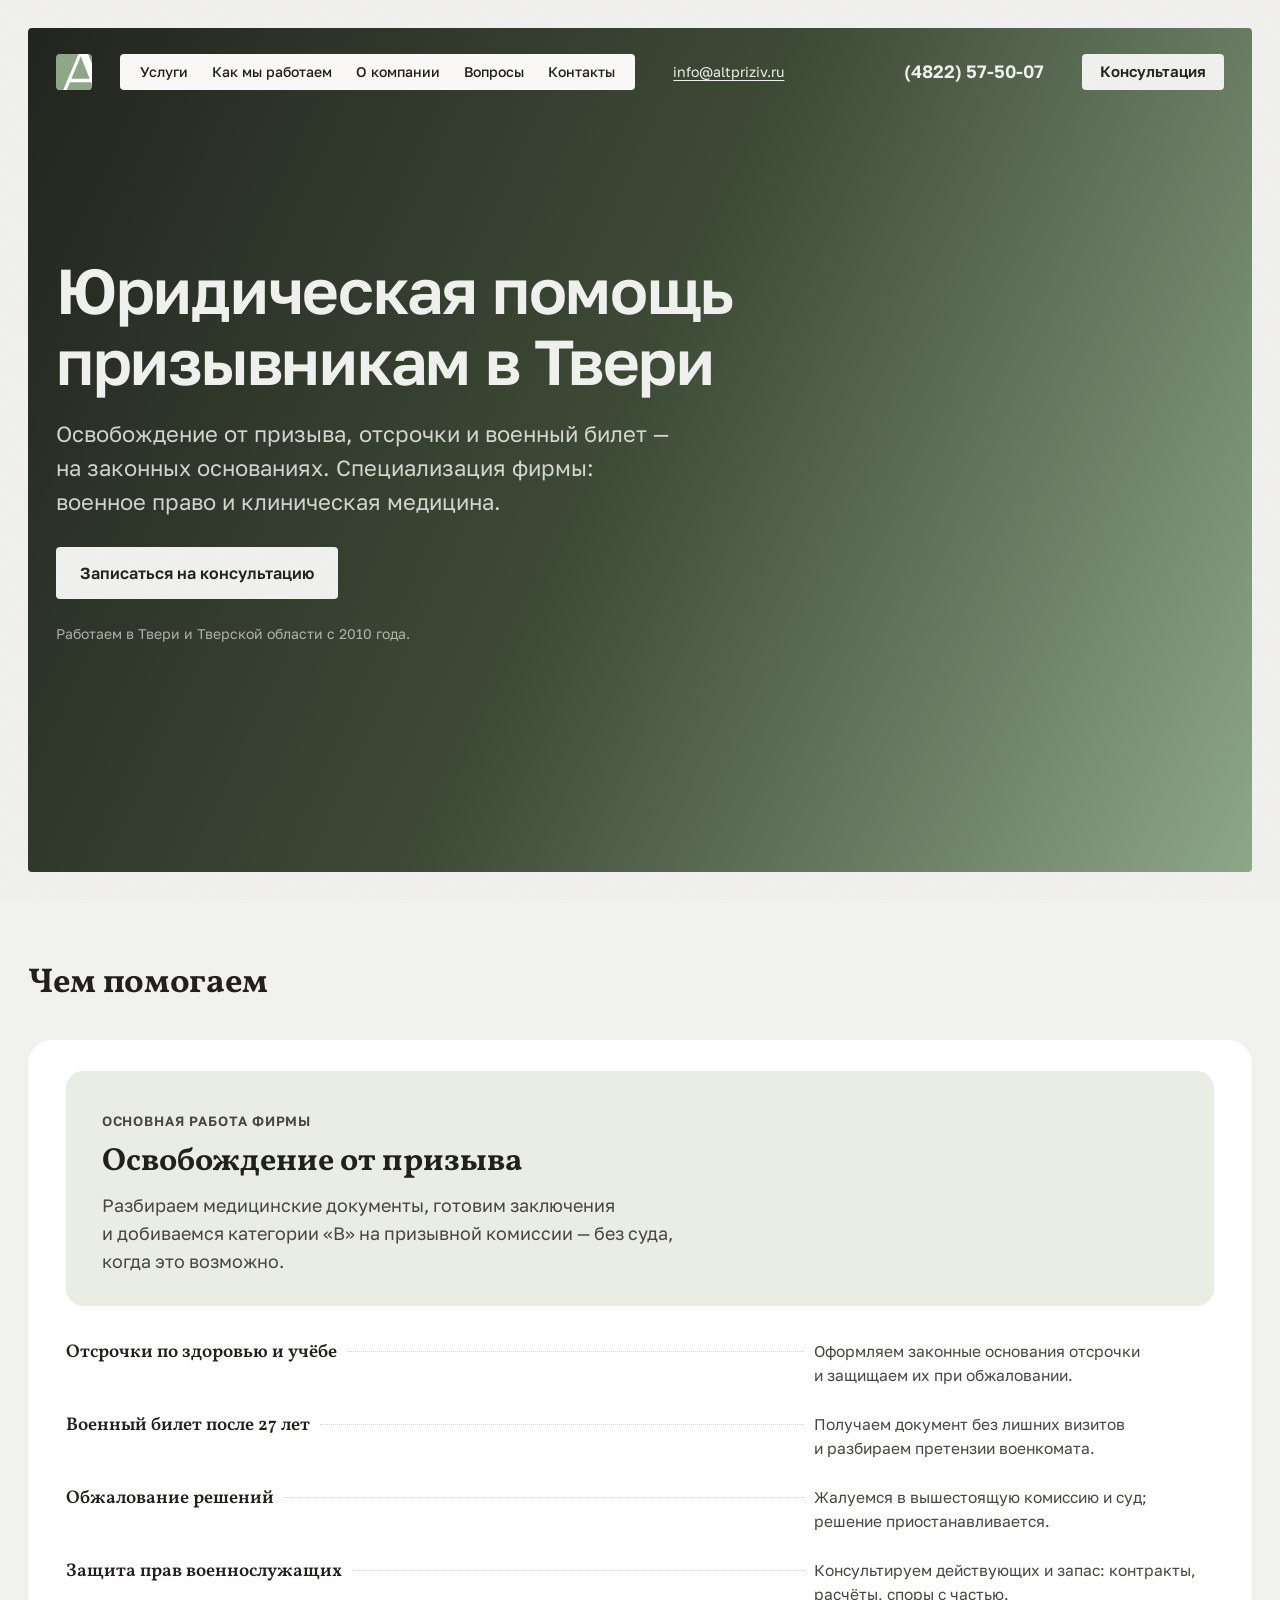
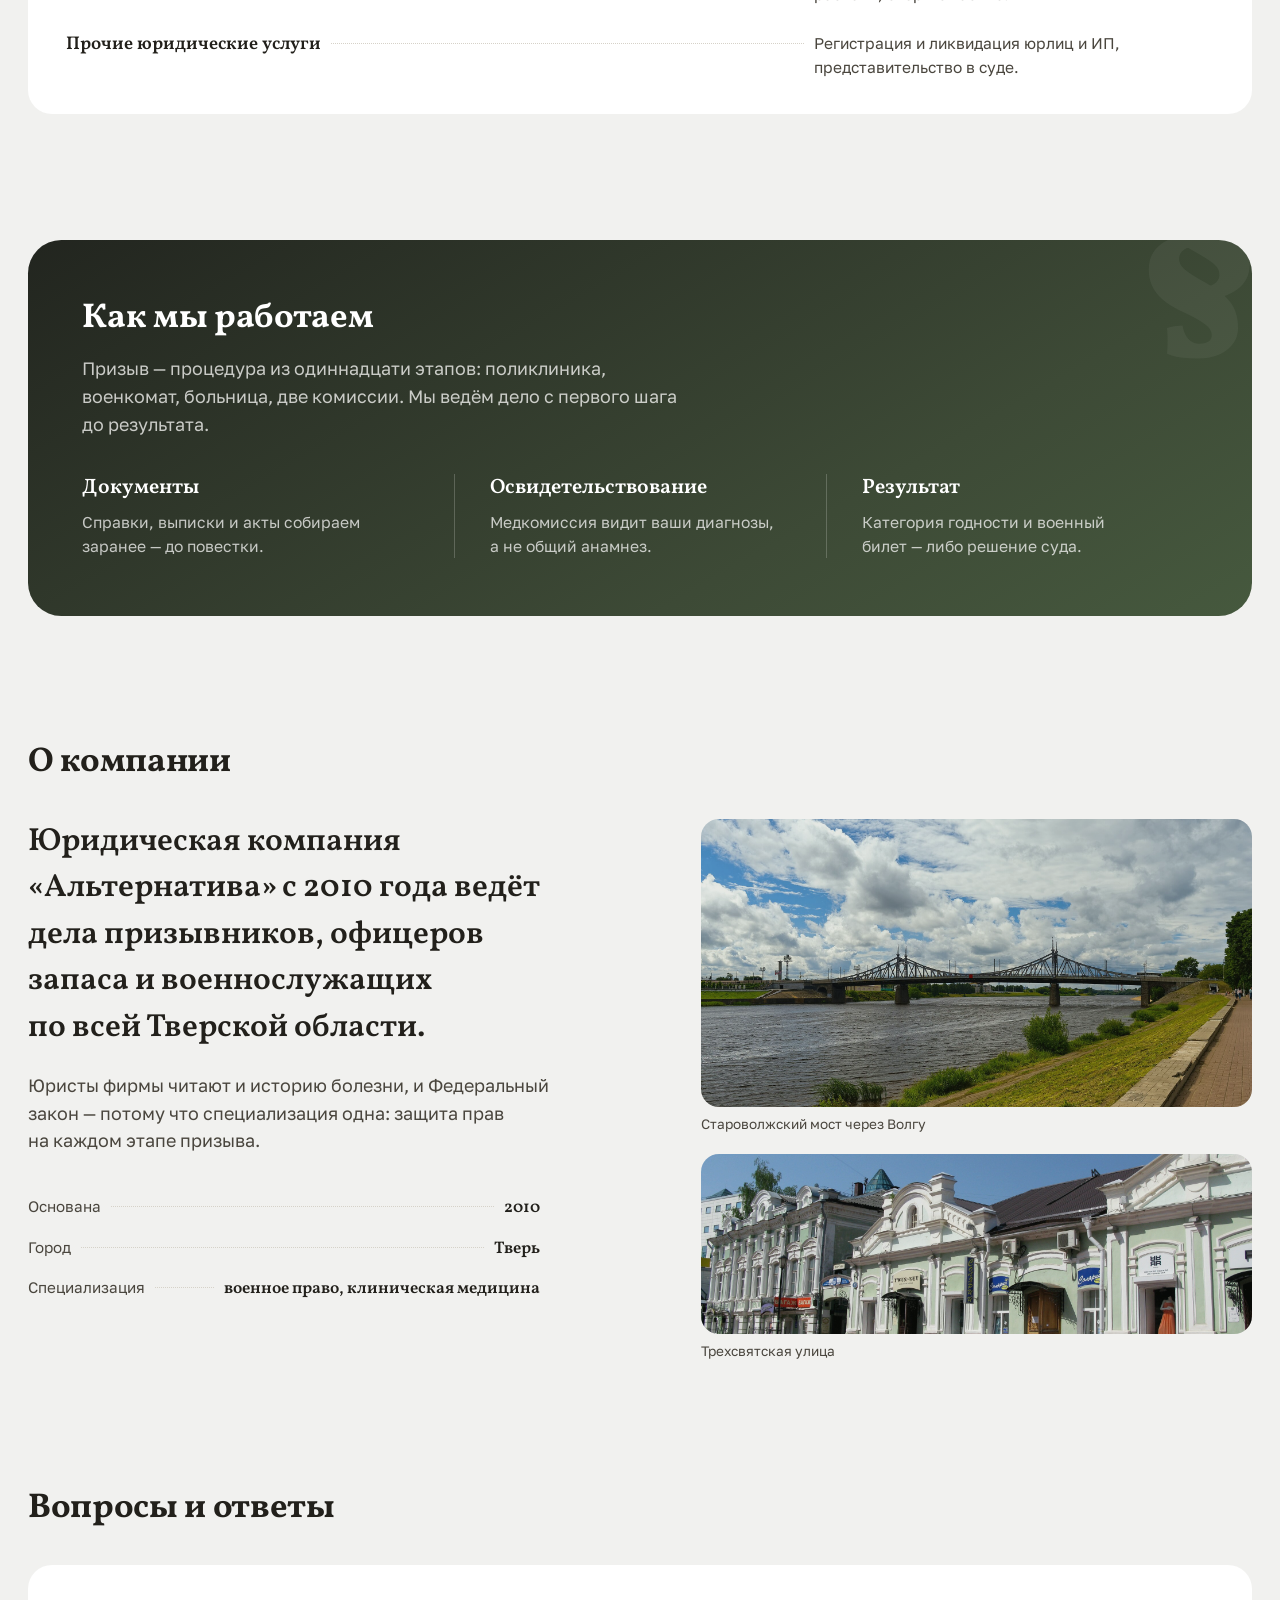
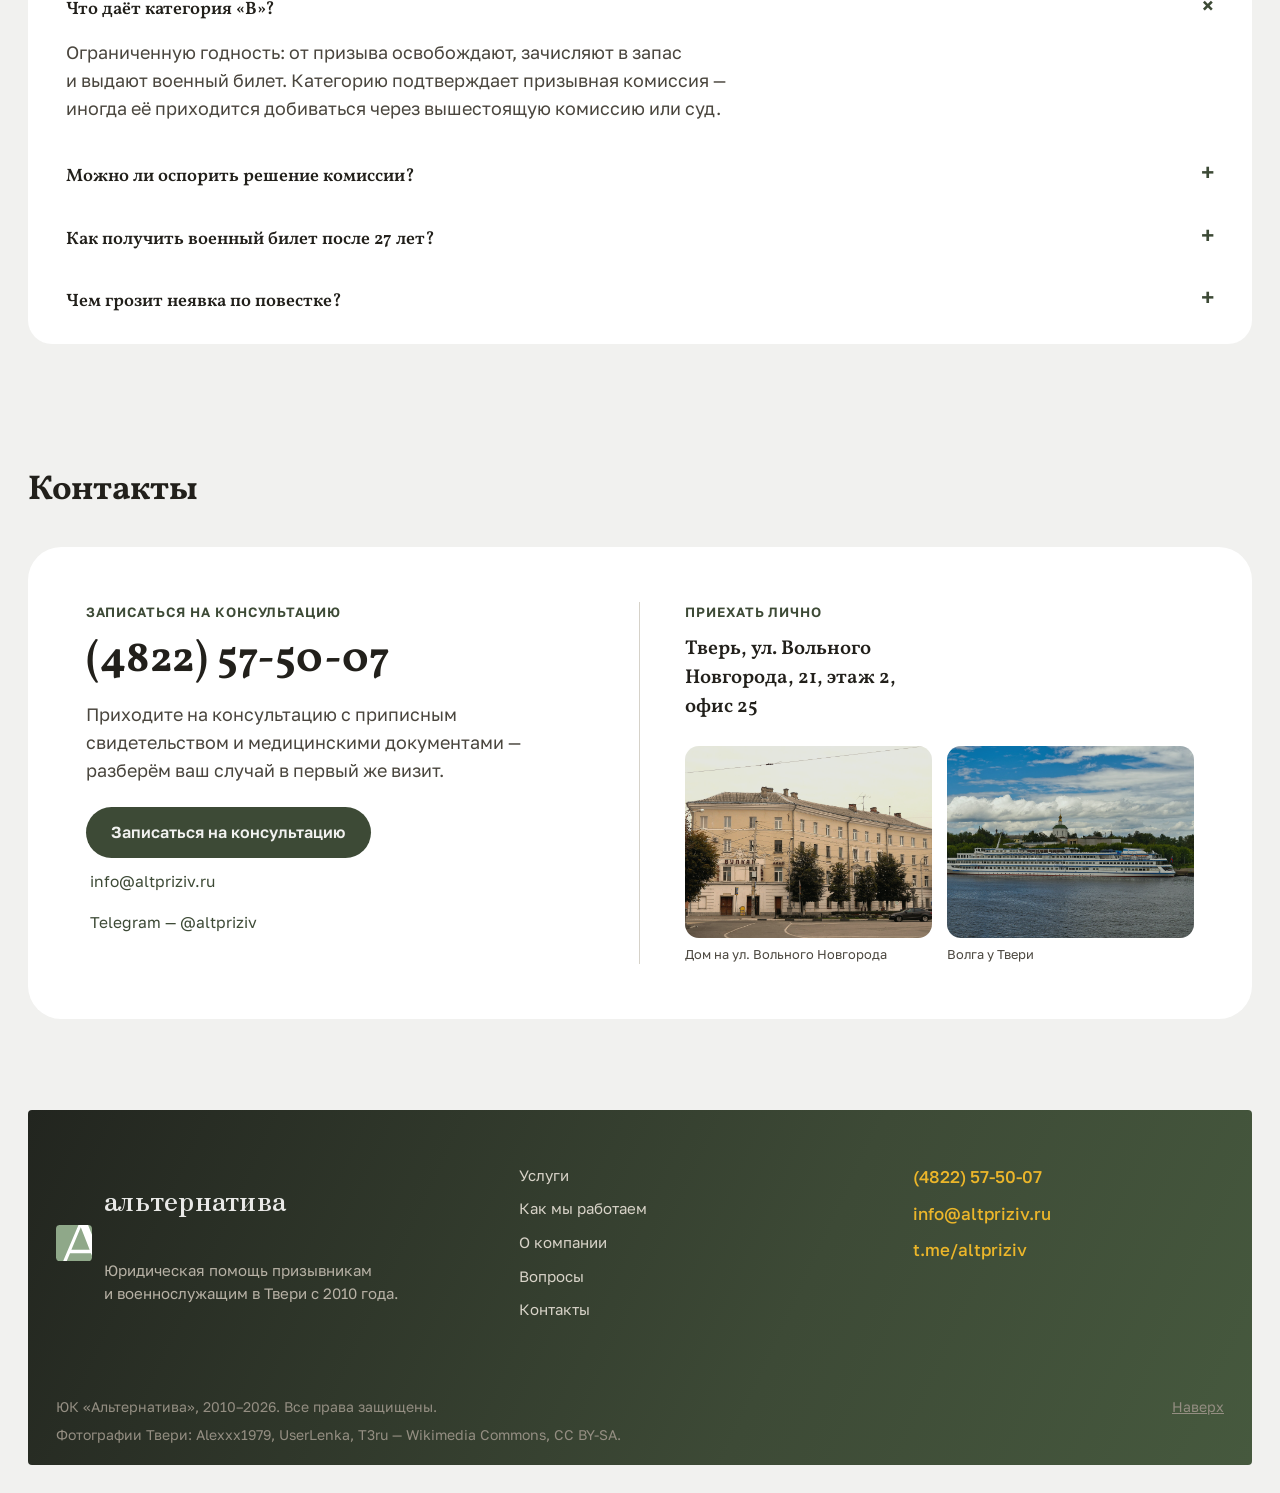
==== commit 84f1cbed: "Initial commit" ====
--- a/site/index.html
+++ b/site/index.html
@@ -8,7 +8,7 @@
 <link rel="icon" href="assets/logo.svg">
 <link rel="preconnect" href="https://fonts.googleapis.com">
 <link rel="preconnect" href="https://fonts.gstatic.com" crossorigin>
-<link href="https://fonts.googleapis.com/css2?family=Golos+Text:wght@400;500;600&family=Zen+Antique&display=swap" rel="stylesheet">
+<link href="https://fonts.googleapis.com/css2?family=Golos+Text:wght@400;500;600&family=Vollkorn:wght@600;700;900&family=Zen+Antique&display=swap" rel="stylesheet">
 <link rel="stylesheet" href="css/style.css">
 </head>
 <body>
@@ -63,29 +63,35 @@
   <!-- Услуги -->
   <section class="services container" id="services">
     <h2 class="section-title">Чем помогаем</h2>
-    <div class="services__grid">
-      <div class="service">
+    <div class="services-panel">
+      <div class="service-featured">
+        <p class="service-tag">Основная работа фирмы</p>
         <h3>Освобождение от призыва</h3>
-        <p>Разбираем медицинские документы, готовим заключения и&nbsp;добиваемся категории «В» на&nbsp;призывной комиссии.</p>
-      </div>
-      <div class="service">
+        <p>Разбираем медицинские документы, готовим заключения и&nbsp;добиваемся категории «В» на&nbsp;призывной комиссии&nbsp;— без суда, когда это возможно.</p>
+      </div>
+      <div class="service-row">
         <h3>Отсрочки по здоровью и учёбе</h3>
+        <span class="dots" aria-hidden="true"></span>
         <p>Оформляем законные основания отсрочки и&nbsp;защищаем их при обжаловании.</p>
       </div>
-      <div class="service">
+      <div class="service-row">
         <h3>Военный билет после 27 лет</h3>
+        <span class="dots" aria-hidden="true"></span>
         <p>Получаем документ без лишних визитов и&nbsp;разбираем претензии военкомата.</p>
       </div>
-      <div class="service">
+      <div class="service-row">
         <h3>Обжалование решений</h3>
+        <span class="dots" aria-hidden="true"></span>
         <p>Жалуемся в&nbsp;вышестоящую комиссию и&nbsp;суд; решение приостанавливается.</p>
       </div>
-      <div class="service">
+      <div class="service-row">
         <h3>Защита прав военнослужащих</h3>
+        <span class="dots" aria-hidden="true"></span>
         <p>Консультируем действующих и&nbsp;запас: контракты, расчёты, споры с&nbsp;частью.</p>
       </div>
-      <div class="service">
+      <div class="service-row">
         <h3>Прочие юридические услуги</h3>
+        <span class="dots" aria-hidden="true"></span>
         <p>Регистрация и&nbsp;ликвидация юрлиц и&nbsp;ИП, представительство в&nbsp;суде.</p>
       </div>
     </div>
@@ -93,83 +99,105 @@
 
   <!-- Как мы работаем -->
   <section class="path container" id="path">
-    <h2 class="section-title">Как мы работаем</h2>
-    <p class="section-lead">Призыв&nbsp;— процедура из&nbsp;одиннадцати этапов: поликлиника, военкомат, больница, две комиссии. Мы&nbsp;ведём дело с&nbsp;первого шага до&nbsp;результата.</p>
-    <div class="path__steps">
-      <div class="step">
-        <h3>Документы</h3>
-        <p>Справки, выписки и&nbsp;акты собираем заранее&nbsp;— до&nbsp;повестки.</p>
-      </div>
-      <div class="step">
-        <h3>Освидетельствование</h3>
-        <p>Медкомиссия видит ваши диагнозы, а&nbsp;не&nbsp;общий анамнез.</p>
-      </div>
-      <div class="step">
-        <h3>Результат</h3>
-        <p>Категория годности и&nbsp;военный билет&nbsp;— либо решение суда.</p>
+    <div class="path-panel">
+      <span class="path-mark" aria-hidden="true">§</span>
+      <h2 class="section-title">Как мы работаем</h2>
+      <p class="path-lead">Призыв&nbsp;— процедура из&nbsp;одиннадцати этапов: поликлиника, военкомат, больница, две комиссии. Мы&nbsp;ведём дело с&nbsp;первого шага до&nbsp;результата.</p>
+      <div class="path__steps">
+        <div class="step">
+          <h3>Документы</h3>
+          <p>Справки, выписки и&nbsp;акты собираем заранее&nbsp;— до&nbsp;повестки.</p>
+        </div>
+        <div class="step">
+          <h3>Освидетельствование</h3>
+          <p>Медкомиссия видит ваши диагнозы, а&nbsp;не&nbsp;общий анамнез.</p>
+        </div>
+        <div class="step">
+          <h3>Результат</h3>
+          <p>Категория годности и&nbsp;военный билет&nbsp;— либо решение суда.</p>
+        </div>
       </div>
     </div>
   </section>
 
   <!-- О компании -->
   <section class="about container" id="about">
-    <div class="about__text">
-      <h2 class="section-title">О компании</h2>
-      <p class="about__lead">Юридическая компания «Альтернатива» с&nbsp;2010&nbsp;года ведёт дела призывников, офицеров запаса и&nbsp;военнослужащих по&nbsp;всей Тверской области. Юристы фирмы читают и&nbsp;историю болезни, и&nbsp;Федеральный закон&nbsp;— потому что специализация одна: защита прав на&nbsp;каждом этапе призыва.</p>
-      <dl class="about__facts">
-        <div><dt>Основана</dt><dd>2010</dd></div>
-        <div><dt>Город</dt><dd>Тверь</dd></div>
-        <div><dt>Специализация</dt><dd>военное право, клиническая медицина</dd></div>
-      </dl>
-    </div>
-    <figure class="about__media">
-      <img src="assets/tver-volga-river-starovolzhsky-bridge-p7221261-2350.jpg" alt="Староволжский мост через Волгу в Твери" loading="lazy" width="960" height="640">
-      <img class="about__media-second" src="assets/25-2014-img-4687-e1.jpg" alt="Трехсвятская улица в Твери" loading="lazy" width="960" height="640">
-    </figure>
+    <h2 class="section-title">О компании</h2>
+    <div class="about-grid">
+      <div class="about-text">
+        <p class="about-lede">Юридическая компания «Альтернатива» с&nbsp;2010&nbsp;года ведёт дела призывников, офицеров запаса и&nbsp;военнослужащих по&nbsp;всей Тверской области.</p>
+        <p class="about-add">Юристы фирмы читают и&nbsp;историю болезни, и&nbsp;Федеральный закон&nbsp;— потому что специализация одна: защита прав на&nbsp;каждом этапе призыва.</p>
+        <dl class="about-facts">
+          <div class="fact-row"><dt>Основана</dt><span class="dots" aria-hidden="true"></span><dd>2010</dd></div>
+          <div class="fact-row"><dt>Город</dt><span class="dots" aria-hidden="true"></span><dd>Тверь</dd></div>
+          <div class="fact-row"><dt>Специализация</dt><span class="dots" aria-hidden="true"></span><dd>военное право, клиническая медицина</dd></div>
+        </dl>
+      </div>
+      <div class="about-media">
+        <figure>
+          <div class="ph"><img src="assets/tver-volga-river-starovolzhsky-bridge-p7221261-2350.jpg" alt="Староволжский мост через Волгу в Твери" loading="lazy" width="960" height="640"></div>
+          <figcaption>Староволжский мост через Волгу</figcaption>
+        </figure>
+        <figure>
+          <div class="ph"><img class="ph-second" src="assets/25-2014-img-4687-e1.jpg" alt="Трехсвятская улица в Твери" loading="lazy" width="960" height="640"></div>
+          <figcaption>Трехсвятская улица</figcaption>
+        </figure>
+      </div>
+    </div>
   </section>
 
   <!-- Вопросы и ответы -->
   <section class="faq container" id="faq">
-    <h2 class="section-title">Вопросы и ответы</h2>
-    <div class="faq__list">
-      <div class="faq__item">
-        <h3>Что даёт категория «В»?</h3>
-        <p>Ограниченную годность: от&nbsp;призыва освобождают, зачисляют в&nbsp;запас и&nbsp;выдают военный билет. Категорию подтверждает призывная комиссия&nbsp;— иногда её приходится добиваться через вышестоящую комиссию или суд.</p>
-      </div>
-      <div class="faq__item">
-        <h3>Можно ли оспорить решение комиссии?</h3>
-        <p>Да. Жалоба подаётся в&nbsp;вышестоящую призывную комиссию или сразу в&nbsp;суд. До&nbsp;вынесения нового решения выполнение обжалованного решения приостанавливается.</p>
-      </div>
-      <div class="faq__item">
-        <h3>Как получить военный билет после 27 лет?</h3>
-        <p>После 27&nbsp;лет вас уже не&nbsp;призывают, но&nbsp;военный билет обязаны выдать. На&nbsp;практике военкомат запрашивает объяснения пропуска призывов&nbsp;— в&nbsp;разговоре с&nbsp;ним лучше приходить с&nbsp;юристом.</p>
-      </div>
-      <div class="faq__item">
-        <h3>Чем грозит неявка по повестке?</h3>
-        <p>Административной ответственностью по&nbsp;ст.&nbsp;21.5 КоАП. Систематическое уклонение от&nbsp;призыва&nbsp;— уже уголовная ст.&nbsp;328 УК&nbsp;РФ. Если явиться не&nbsp;можете, сообщите об&nbsp;этом письменно.</p>
-      </div>
+    <h2 class="section-title">Вопросы и&nbsp;ответы</h2>
+    <div class="faq-panel">
+      <details open>
+        <summary>Что даёт категория «В»?</summary>
+        <p class="faq-a">Ограниченную годность: от&nbsp;призыва освобождают, зачисляют в&nbsp;запас и&nbsp;выдают военный билет. Категорию подтверждает призывная комиссия&nbsp;— иногда её приходится добиваться через вышестоящую комиссию или суд.</p>
+      </details>
+      <details>
+        <summary>Можно ли оспорить решение комиссии?</summary>
+        <p class="faq-a">Да. Жалоба подаётся в&nbsp;вышестоящую призывную комиссию или сразу в&nbsp;суд. До&nbsp;вынесения нового решения выполнение обжалованного решения приостанавливается.</p>
+      </details>
+      <details>
+        <summary>Как получить военный билет после 27 лет?</summary>
+        <p class="faq-a">После 27&nbsp;лет вас уже не&nbsp;призывают, но&nbsp;военный билет обязаны выдать. На&nbsp;практике военкомат запрашивает объяснения пропуска призывов&nbsp;— в&nbsp;разговоре с&nbsp;ним лучше приходить с&nbsp;юристом.</p>
+      </details>
+      <details>
+        <summary>Чем грозит неявка по повестке?</summary>
+        <p class="faq-a">Административной ответственностью по&nbsp;ст.&nbsp;21.5 КоАП. Систематическое уклонение от&nbsp;призыва&nbsp;— уже уголовная ст.&nbsp;328 УК&nbsp;РФ. Если явиться не&nbsp;можете, сообщите об&nbsp;этом письменно.</p>
+      </details>
     </div>
   </section>
 
   <!-- Контакты -->
   <section class="contact container" id="contact">
-    <div class="contact__text">
-      <h2 class="section-title">Контакты</h2>
-      <p class="contact__sentence">Приходите на&nbsp;консультацию с&nbsp;приписным свидетельством и&nbsp;медицинскими документами&nbsp;— разберём ваш случай в&nbsp;первый&nbsp;же визит.</p>
-      <a class="btn" href="mailto:info@altpriziv.ru?subject=Консультация&body=Телефон:%20">Записаться на консультацию</a>
-    </div>
-    <div class="contact__info">
-      <img class="contact__portrait" src="assets/23.jpg" alt="Дом на улице Вольного Новгорода, где находится офис" loading="lazy" width="340" height="340">
-      <figure class="contact__city">
-        <img src="assets/tver-volga-river-cruise-ship-mikhail-bulgakov.jpg" alt="Волга у Твери" loading="lazy" width="720" height="480">
-        <figcaption>Волга у Твери</figcaption>
-      </figure>
-      <dl class="contact__list">
-        <div><dt>Адрес</dt><dd>Тверь, ул.&nbsp;Вольного Новгорода, 21, этаж&nbsp;2, офис&nbsp;25</dd></div>
-        <div><dt>Телефон</dt><dd><a href="tel:+74822575007">(4822) 57-50-07</a></dd></div>
-        <div><dt>Почта</dt><dd><a href="mailto:info@altpriziv.ru">info@altpriziv.ru</a></dd></div>
-        <div><dt>Telegram</dt><dd><a href="https://t.me/altpriziv">@altpriziv</a></dd></div>
-      </dl>
+    <h2 class="section-title">Контакты</h2>
+    <div class="find-panel">
+      <span class="find-mark" aria-hidden="true">А</span>
+      <div class="find-call">
+        <p class="find-label">Записаться на консультацию</p>
+        <a class="find-phone" href="tel:+74822575007">(4822) 57-50-07</a>
+        <p class="find-note">Приходите на&nbsp;консультацию с&nbsp;приписным свидетельством и&nbsp;медицинскими документами&nbsp;— разберём ваш случай в&nbsp;первый&nbsp;же визит.</p>
+        <div class="find-actions">
+          <a class="btn" href="mailto:info@altpriziv.ru?subject=Консультация&body=Телефон:%20">Записаться на консультацию</a>
+          <a class="find-pill" href="mailto:info@altpriziv.ru">info@altpriziv.ru</a>
+          <a class="find-pill" href="https://t.me/altpriziv">Telegram — @altpriziv</a>
+        </div>
+      </div>
+      <div class="find-visit">
+        <p class="find-label">Приехать лично</p>
+        <p class="find-addr">Тверь, ул.&nbsp;Вольного Новгорода, 21, этаж&nbsp;2, офис&nbsp;25</p>
+        <div class="find-photos">
+          <figure>
+            <div class="ph"><img src="assets/23.jpg" alt="Дом на улице Вольного Новгорода, где находится офис" loading="lazy" width="340" height="340"></div>
+            <figcaption>Дом на ул. Вольного Новгорода</figcaption>
+          </figure>
+          <figure>
+            <div class="ph"><img src="assets/tver-volga-river-cruise-ship-mikhail-bulgakov.jpg" alt="Волга у Твери" loading="lazy" width="720" height="480"></div>
+            <figcaption>Волга у Твери</figcaption>
+          </figure>
+        </div>
+      </div>
     </div>
   </section>
 
--- a/site/css/style.css
+++ b/site/css/style.css
@@ -10,7 +10,16 @@
   --accent-ink: #1d271b;
   --accent-dark: #5d7a56;
   --stamp: #c23a2e;       /* красная печать */
+  --mustard: #ecb62a;     /* горчичный */
   --dark: #201d18;
+  --rule: #d6d2c9;        /* светлые линейки на фоне */
+
+  --paper: #ffffff;       /* белые панели поверх фона */
+  --tint: #e9ede3;        /* ментоловый тинт из баннера */
+  --deep: #3d4a36;        /* глубокий зелёный из баннера */
+  --deep-dark: #2c3829;
+
+  --font-serif: "Vollkorn", Georgia, "Times New Roman", serif; /* заголовки блоков, как на референсе */
 
   --container: 1320px;
   --margin: clamp(1rem, 2.4vw, 1.75rem);
@@ -47,6 +56,15 @@
 :focus-visible { outline: 3px solid var(--ink); outline-offset: 2px; }
 ::selection { background: var(--accent); color: var(--accent-ink); }
 
+/* лёгкое бумажное зерно поверх страницы */
+body::after {
+  content: "";
+  position: fixed; inset: 0; z-index: 60;
+  pointer-events: none;
+  opacity: 0.05; mix-blend-mode: multiply;
+  background-image: url("data:image/svg+xml,%3Csvg xmlns='http://www.w3.org/2000/svg' width='160' height='160'%3E%3Cfilter id='n'%3E%3CfeTurbulence type='fractalNoise' baseFrequency='0.9' numOctaves='2'/%3E%3C/filter%3E%3Crect width='100%25' height='100%25' filter='url(%23n)'/%3E%3C/svg%3E");
+}
+
 .container { max-width: var(--container); margin-inline: auto; padding-inline: var(--margin); }
 .sr-only {
   position: absolute; width: 1px; height: 1px; margin: -1px;
@@ -55,7 +73,14 @@
 
 h1, .section-title { font-weight: 600; letter-spacing: -0.02em; line-height: 1.12; }
 h1 { font-size: var(--fs-h1); text-wrap: balance; }
-.section-title { font-size: var(--fs-h2); }
+/* заголовки блоков — серифные, в стиле референса (баннер и шапка остаются на Golos) */
+.section-title {
+  font-family: var(--font-serif);
+  font-weight: 700;
+  letter-spacing: -0.01em;
+  line-height: 1.2;
+  font-size: clamp(1.6rem, 1.3rem + 1.5vw, 2.15rem);
+}
 .section-lead { margin-top: 1rem; max-width: 60ch; }
 
 /* кнопки и ссылки */
@@ -131,62 +156,233 @@
 
 /* ===== sections common ===== */
 section { scroll-margin-top: 4.5rem; }
-main > section { padding-block: clamp(2.75rem, 6vh, 4.5rem); }
-
-/* services */
-.services__grid {
-  margin-top: 2rem;
-  display: grid; grid-template-columns: 1fr 1fr;
-  gap: 1.75rem clamp(2rem, 4vw, 3.5rem);
-}
-.service h3 { font-size: 1.125rem; font-weight: 600; }
-.service p { margin-top: 0.4rem; max-width: 48ch; font-size: 0.9375rem; }
-
-/* path */
+main > section { padding-block: clamp(3rem, 7vh, 5.5rem); }
+
+/* services: белая панель, «леджер» услуг */
+.services-panel {
+  margin-top: clamp(1.75rem, 4vh, 2.75rem);
+  background: var(--paper);
+  border-radius: clamp(1.1rem, 2vw, 1.5rem);
+  padding: clamp(1.3rem, 3vw, 1.9rem) clamp(1.4rem, 3.5vw, 2.4rem) clamp(1rem, 2.5vw, 1.4rem);
+}
+.service-featured {
+  background: var(--tint);
+  border-radius: clamp(0.9rem, 1.6vw, 1.1rem);
+  padding: clamp(1.4rem, 3vw, 1.9rem) clamp(1.4rem, 3vw, 2.2rem);
+  margin-bottom: clamp(0.9rem, 2vw, 1.3rem);
+}
+.service-tag {
+  font-size: 0.84rem; font-weight: 600;
+  letter-spacing: 0.07em; text-transform: uppercase;
+  color: var(--deep);
+}
+.service-featured h3 {
+  margin-top: 0.6rem;
+  font: 700 clamp(1.5rem, 1.2rem + 1.4vw, 2rem)/1.25 var(--font-serif);
+  color: var(--ink); max-width: 26ch;
+}
+.service-featured p { margin-top: 0.65rem; max-width: 56ch; color: var(--muted); }
+.service-row {
+  display: flex; align-items: baseline; gap: 0.6rem;
+  padding: 0.78rem 0.8rem; margin-inline: -0.8rem;
+  border-radius: 10px;
+  transition: background 0.15s ease;
+}
+.service-row:hover { background: var(--bg); }
+.service-row h3 { font: 600 1.15rem/1.35 var(--font-serif); color: var(--ink); flex: none; max-width: 44%; }
+.service-row .dots {
+  flex: 1; min-width: 1.2rem;
+  border-bottom: 1px dotted var(--rule);
+  transform: translateY(-0.28em);
+}
+.service-row p { flex: none; width: min(44%, 40ch); font-size: 0.97rem; color: var(--muted); }
+
+/* path: зелёная панель-эхо баннера с монограммой */
+.path-panel {
+  position: relative; overflow: hidden;
+  background: linear-gradient(150deg, #22251f 0%, #3d4a36 68%, #46593e 100%);
+  border-radius: clamp(1.4rem, 2.6vw, 2.2rem);
+  color: #f1f1ef;
+  padding: clamp(2.2rem, 5vw, 3.6rem) clamp(1.6rem, 5vw, 3.4rem);
+}
+.path-mark {
+  position: absolute; top: -0.38em; right: -0.04em; z-index: 0;
+  font: 900 clamp(7rem, 15vw, 12rem)/1 var(--font-serif);
+  color: rgba(241, 241, 239, 0.06);
+  pointer-events: none; user-select: none;
+}
+.path-panel .section-title { color: #fff; position: relative; z-index: 1; }
+.path-lead {
+  position: relative; z-index: 1;
+  margin-top: 1rem; max-width: 56ch;
+  color: rgba(241, 241, 239, 0.8);
+}
 .path__steps {
-  margin-top: 2rem;
-  display: grid; grid-template-columns: repeat(3, 1fr); gap: 2rem;
-}
-.step h3 { font-size: 1.125rem; font-weight: 600; }
-.step p { margin-top: 0.4rem; max-width: 30ch; font-size: 0.9375rem; }
-
-/* about */
-.about {
-  display: grid; grid-template-columns: minmax(0, 1.1fr) minmax(0, 0.9fr);
-  gap: clamp(1.5rem, 4vw, 3.5rem); align-items: start;
-}
-.about__lead { margin-top: 1.25rem; max-width: 56ch; }
-.about__facts { margin-top: 1.75rem; display: flex; flex-wrap: wrap; gap: 1rem 2.5rem; font-size: var(--fs-small); }
-.about__facts dt { color: var(--muted); }
-.about__facts dd { margin: 0.15rem 0 0; font-weight: 500; }
-.about__media { display: grid; gap: var(--gutter); }
-.about__media img { width: 100%; height: clamp(200px, 30vh, 300px); object-fit: cover; border-radius: var(--radius); }
-
-/* faq */
-.faq__list { margin-top: 1.5rem; max-width: 72rem; }
-.faq__item { padding-block: 1.5rem; }
-.faq__item h3 { font-size: 1.125rem; font-weight: 600; }
-.faq__item p { margin-top: 0.6rem; max-width: 70ch; }
-
-/* contact */
-.contact__city { margin-top: 1.25rem; }
-.contact__city img { width: 100%; height: 11rem; object-fit: cover; border-radius: var(--radius); }
-.contact__city figcaption { margin-top: 0.4rem; font-size: var(--fs-small); color: var(--muted); }
-.contact {
-  display: grid; grid-template-columns: minmax(0, 1.1fr) minmax(0, 0.9fr);
-  gap: clamp(1.5rem, 4vw, 3.5rem); align-items: start;
-}
-.contact__sentence { margin-top: 1.25rem; font-size: var(--fs-lead); color: var(--muted); max-width: 40ch; }
-.contact__text .btn { margin-top: 1.75rem; }
-.contact__portrait { width: 11rem; border-radius: var(--radius); object-fit: cover; }
-.contact__list { margin-top: 1.5rem; display: grid; gap: 1rem; font-size: 1rem; }
-.contact__list dt { color: var(--muted); font-size: var(--fs-small); }
-.contact__list dd { margin: 0.15rem 0 0; font-weight: 500; }
-.contact__list a { text-decoration: underline; text-underline-offset: 0.2em; }
-.contact__list a:hover { color: var(--accent-dark); }
+  position: relative; z-index: 1;
+  margin-top: clamp(2rem, 4vh, 3rem);
+  display: grid; grid-template-columns: repeat(3, minmax(0, 1fr));
+}
+.step { padding-right: clamp(1rem, 2.5vw, 2rem); }
+.step + .step {
+  border-left: 1px solid rgba(241, 241, 239, 0.22);
+  padding-left: clamp(1.4rem, 3vw, 2.2rem);
+}
+.step h3 { font: 600 1.3rem/1.3 var(--font-serif); color: #fff; }
+.step p { margin-top: 0.5rem; max-width: 30ch; font-size: 0.98rem; color: rgba(241, 241, 239, 0.78); }
+
+/* about: серифный лид, леджер фактов, фото с тинтом */
+.about-grid {
+  margin-top: clamp(1.75rem, 4vh, 2.75rem);
+  display: grid; grid-template-columns: minmax(0, 1.05fr) minmax(0, 0.95fr);
+  gap: clamp(2.2rem, 5vw, 4.5rem); align-items: start;
+}
+.about-lede {
+  font: 600 clamp(1.5rem, 1.2rem + 1.5vw, 2rem)/1.45 var(--font-serif);
+  color: var(--ink); max-width: 30ch; text-wrap: balance;
+}
+.about-add { margin-top: 1.3rem; max-width: 52ch; color: var(--muted); }
+.about-facts { margin-top: 2rem; display: grid; max-width: 32rem; }
+.fact-row { display: flex; align-items: baseline; gap: 0.6rem; padding-block: 0.5rem; }
+.fact-row dt { font-size: 0.95rem; color: var(--muted); }
+.fact-row .dots {
+  flex: 1; min-width: 1.2rem;
+  border-bottom: 1px dotted var(--rule);
+  transform: translateY(-0.28em);
+}
+.fact-row dd {
+  margin: 0;
+  font: 600 1.05rem/1.35 var(--font-serif);
+  color: var(--ink); text-align: right;
+}
+.about-media { display: grid; gap: 1.15rem; margin: 0; }
+.about-media figure { margin: 0; }
+.about-media .ph { position: relative; overflow: hidden; border-radius: 18px; }
+.about-media img {
+  width: 100%; height: clamp(240px, 32vh, 340px); object-fit: cover; display: block;
+}
+.about-media .ph-second { height: clamp(150px, 20vh, 210px); }
+/* ментоловая плёнка: кадр укладывается в палитру баннера */
+.about-media .ph::after {
+  content: ""; position: absolute; inset: 0;
+  background: rgba(61, 74, 54, 0.12);
+  pointer-events: none;
+}
+.about-media figcaption { margin-top: 0.45rem; font-size: 0.85rem; color: var(--muted); }
+@media (hover: hover) {
+  .about-media img { transition: transform 0.5s ease; }
+  .about-media figure:hover img { transform: scale(1.03); }
+}
+
+/* faq: один белый панель-аккордеон */
+.faq-panel {
+  margin-top: clamp(1.75rem, 4vh, 2.75rem);
+  background: var(--paper);
+  border-radius: clamp(1.1rem, 2vw, 1.5rem);
+  padding: 0.7rem clamp(1.4rem, 3.5vw, 2.4rem) 0.8rem;
+}
+.faq-panel summary {
+  list-style: none; cursor: pointer;
+  display: flex; justify-content: space-between; gap: 1.2rem; align-items: baseline;
+  padding-block: 1.05rem;
+  font: 600 1.12rem/1.4 var(--font-serif);
+  color: var(--ink);
+  transition: color 0.18s ease;
+}
+.faq-panel summary:hover { color: var(--deep); }
+.faq-panel summary::-webkit-details-marker { display: none; }
+.faq-panel summary::after {
+  content: "+";
+  font: 500 1.5rem/1 var(--font);
+  color: var(--deep); flex: none;
+  transition: transform 0.25s ease;
+}
+.faq-panel details[open] summary::after { transform: rotate(45deg); }
+.faq-a { padding: 0 0 1.3rem; max-width: 62ch; color: var(--muted); }
+details[open] > .faq-a { animation: faq-in 0.35s ease both; }
+@keyframes faq-in {
+  from { opacity: 0; transform: translateY(-6px); }
+  to { opacity: 1; transform: none; }
+}
+
+/* contact: белая «визитная карточка» с монограммой */
+.find-panel {
+  position: relative; overflow: hidden;
+  margin-top: clamp(1.75rem, 4vh, 2.75rem);
+  background: var(--paper);
+  border-radius: clamp(1.4rem, 2.6vw, 2.2rem);
+  padding: clamp(2rem, 5vw, 3.4rem) clamp(1.6rem, 5vw, 3.6rem);
+  display: grid; grid-template-columns: minmax(0, 0.95fr) minmax(0, 1.05fr);
+  gap: clamp(2rem, 4vw, 3.6rem);
+}
+.find-mark {
+  position: absolute; top: -1.15em; right: -0.06em; z-index: 0;
+  font: 900 clamp(7rem, 14vw, 11rem)/1 var(--font-serif);
+  color: var(--bg);
+  pointer-events: none; user-select: none;
+}
+.find-call, .find-visit { position: relative; z-index: 1; }
+.find-label {
+  font-size: 0.84rem; font-weight: 600;
+  letter-spacing: 0.07em; text-transform: uppercase;
+  color: var(--deep);
+}
+.find-phone {
+  display: block; width: fit-content; margin-top: 0.8rem;
+  font: 700 clamp(1.9rem, 1.4rem + 2.4vw, 2.7rem)/1.2 var(--font-serif);
+  color: var(--ink); text-decoration: none;
+  transition: color 0.18s ease;
+}
+.find-phone:hover { color: var(--deep); }
+.find-note { margin-top: 0.9rem; max-width: 42ch; color: var(--muted); }
+.find-actions { margin-top: 1.4rem; display: grid; gap: 0.35rem; justify-items: start; }
+.find-actions .btn {
+  background: var(--deep); color: #f1f1ef;
+  border-radius: 999px; padding: 0.8em 1.6em;
+}
+.find-actions .btn:hover { background: var(--deep-dark); color: #fff; }
+.find-pill {
+  display: inline-block; margin-left: -0.55rem;
+  padding: 0.35rem 0.85rem; border-radius: 999px;
+  font-size: 0.97rem; color: var(--deep); text-decoration: none;
+  transition: background-color 0.18s ease;
+}
+.find-pill:hover { background: var(--tint); }
+.find-visit { border-left: 1px solid var(--rule); padding-left: clamp(1.6rem, 3.5vw, 2.8rem); }
+.find-addr {
+  margin-top: 0.8rem;
+  font: 600 1.25rem/1.45 var(--font-serif);
+  color: var(--ink); max-width: 22ch;
+}
+.find-photos {
+  margin-top: 1.5rem;
+  display: grid; grid-template-columns: repeat(2, minmax(0, 1fr)); gap: 0.9rem;
+}
+.find-photos figure { margin: 0; }
+.find-photos .ph { position: relative; overflow: hidden; border-radius: 14px; }
+.find-photos img {
+  width: 100%; height: clamp(150px, 15vw, 200px); object-fit: cover; display: block;
+}
+.find-photos .ph::after {
+  content: ""; position: absolute; inset: 0;
+  background: rgba(61, 74, 54, 0.12);
+  pointer-events: none;
+}
+.find-photos figcaption { margin-top: 0.4rem; font-size: 0.8rem; color: var(--muted); }
+@media (hover: hover) {
+  .find-photos img { transition: transform 0.5s ease; }
+  .find-photos figure:hover img { transform: scale(1.04); }
+}
 
 /* footer */
-.site-footer { background: var(--dark); color: #e9e9e7; }
+/* footer: панель-эхо баннера — те же отступы и радиус, что у .hero */
+.site-footer {
+  margin: var(--margin);
+  border-radius: var(--radius);
+  overflow: clip;
+  background: linear-gradient(115deg, #22251f 0%, #3d4a36 62%, #46593e 100%);
+  color: #e9e9e7;
+}
+.site-footer :focus-visible { outline-color: #f1f1ef; }
 .footer__grid {
   display: grid; grid-template-columns: minmax(0, 1.2fr) minmax(0, 1fr) minmax(0, 0.9fr);
   gap: clamp(1.5rem, 4vw, 3rem);
@@ -227,12 +423,26 @@
   .hero__text { padding: 1.25rem 0 clamp(2rem, 5vh, 3rem); max-width: none; }
   .hero__text h1 { font-size: clamp(1.75rem, 5.5vw, 3rem); }
 
-  .services__grid { grid-template-columns: 1fr; gap: 1.5rem; }
-  .path__steps { grid-template-columns: 1fr; gap: 1.25rem; }
-  .about { grid-template-columns: 1fr; }
-  .about__media { order: -1; }
-  .contact { grid-template-columns: 1fr; }
-  .contact__portrait { width: 8.5rem; }
+  .services-panel { padding-inline: 1.1rem; }
+  .service-row { flex-wrap: wrap; row-gap: 0.15rem; }
+  .service-row .dots { display: none; }
+  .service-row h3 { max-width: none; flex-basis: 100%; }
+  .service-row p { width: auto; flex-basis: 100%; }
+  .path__steps { grid-template-columns: 1fr; }
+  .step { padding-right: 0; }
+  .step + .step {
+    border-left: none;
+    border-top: 1px solid rgba(241, 241, 239, 0.22);
+    padding-left: 0; padding-top: 1.2rem; margin-top: 0.4rem;
+  }
+  .about-grid { grid-template-columns: 1fr; gap: 2rem; }
+  .find-panel { grid-template-columns: 1fr; gap: 1.9rem; }
+  .find-visit {
+    border-left: none;
+    border-top: 1px solid var(--rule);
+    padding-left: 0; padding-top: 1.7rem;
+  }
+  .faq-panel { padding-inline: 1.2rem; }
   .footer__grid { grid-template-columns: 1fr; gap: 2rem; }
   .footer__legal { flex-direction: column; gap: 0.75rem; }
 }
@@ -249,4 +459,5 @@
   html { scroll-behavior: auto; }
   .reveal { opacity: 1; transform: none; transition: none; }
   .btn { transition: none; }
-}
+  details[open] > .faq-a { animation: none; }
+}
